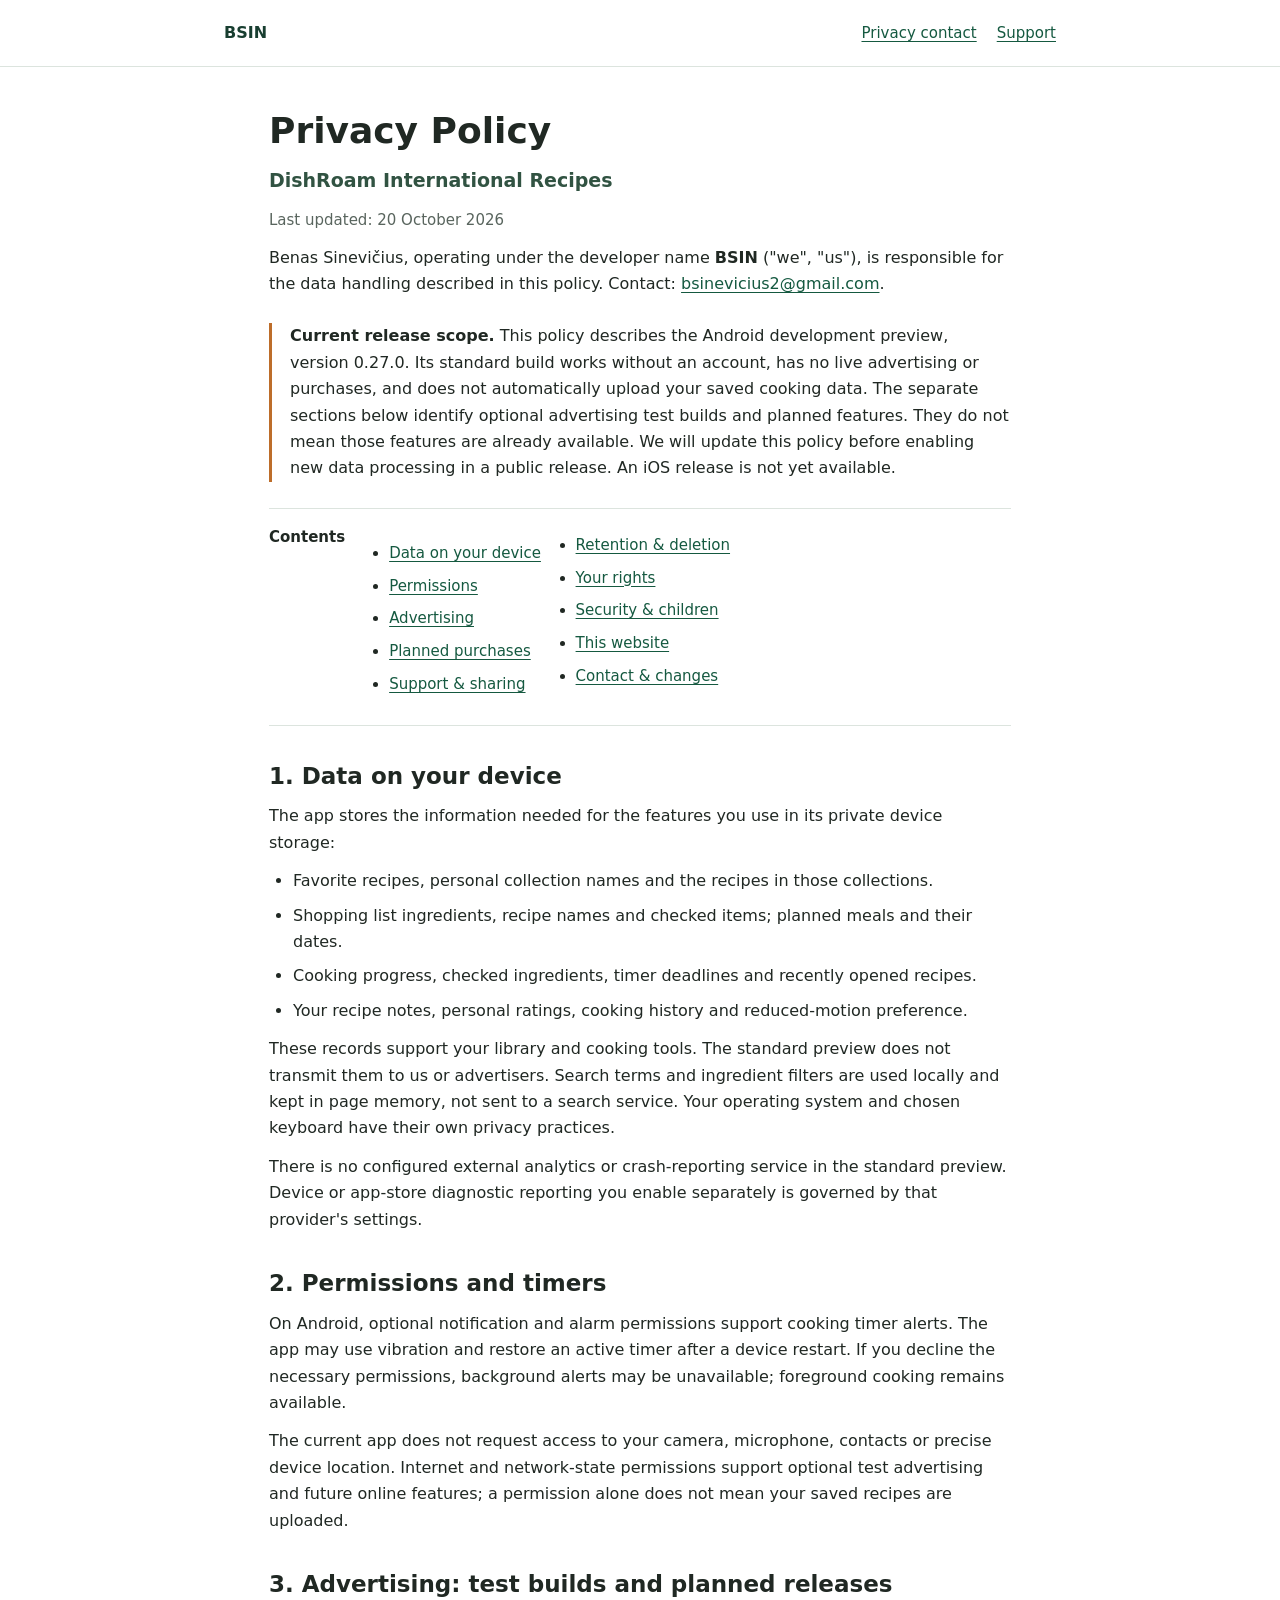
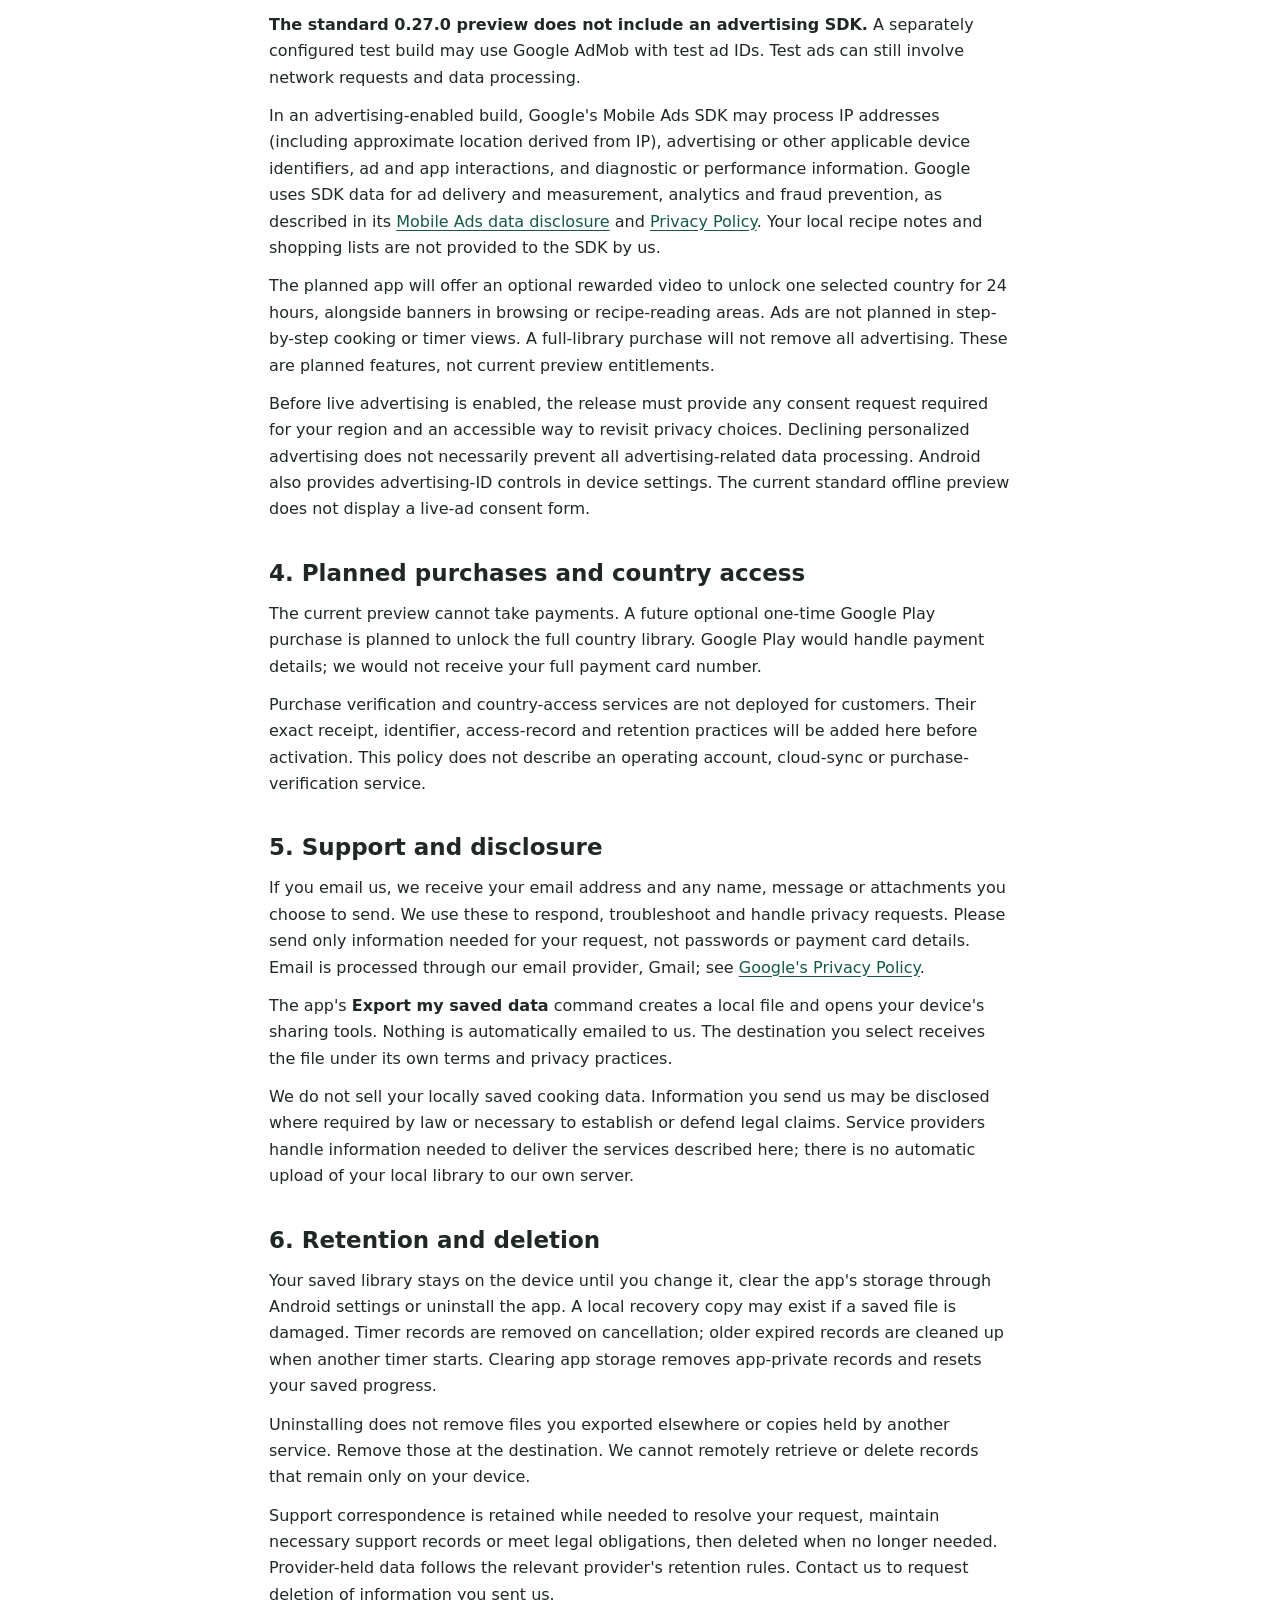
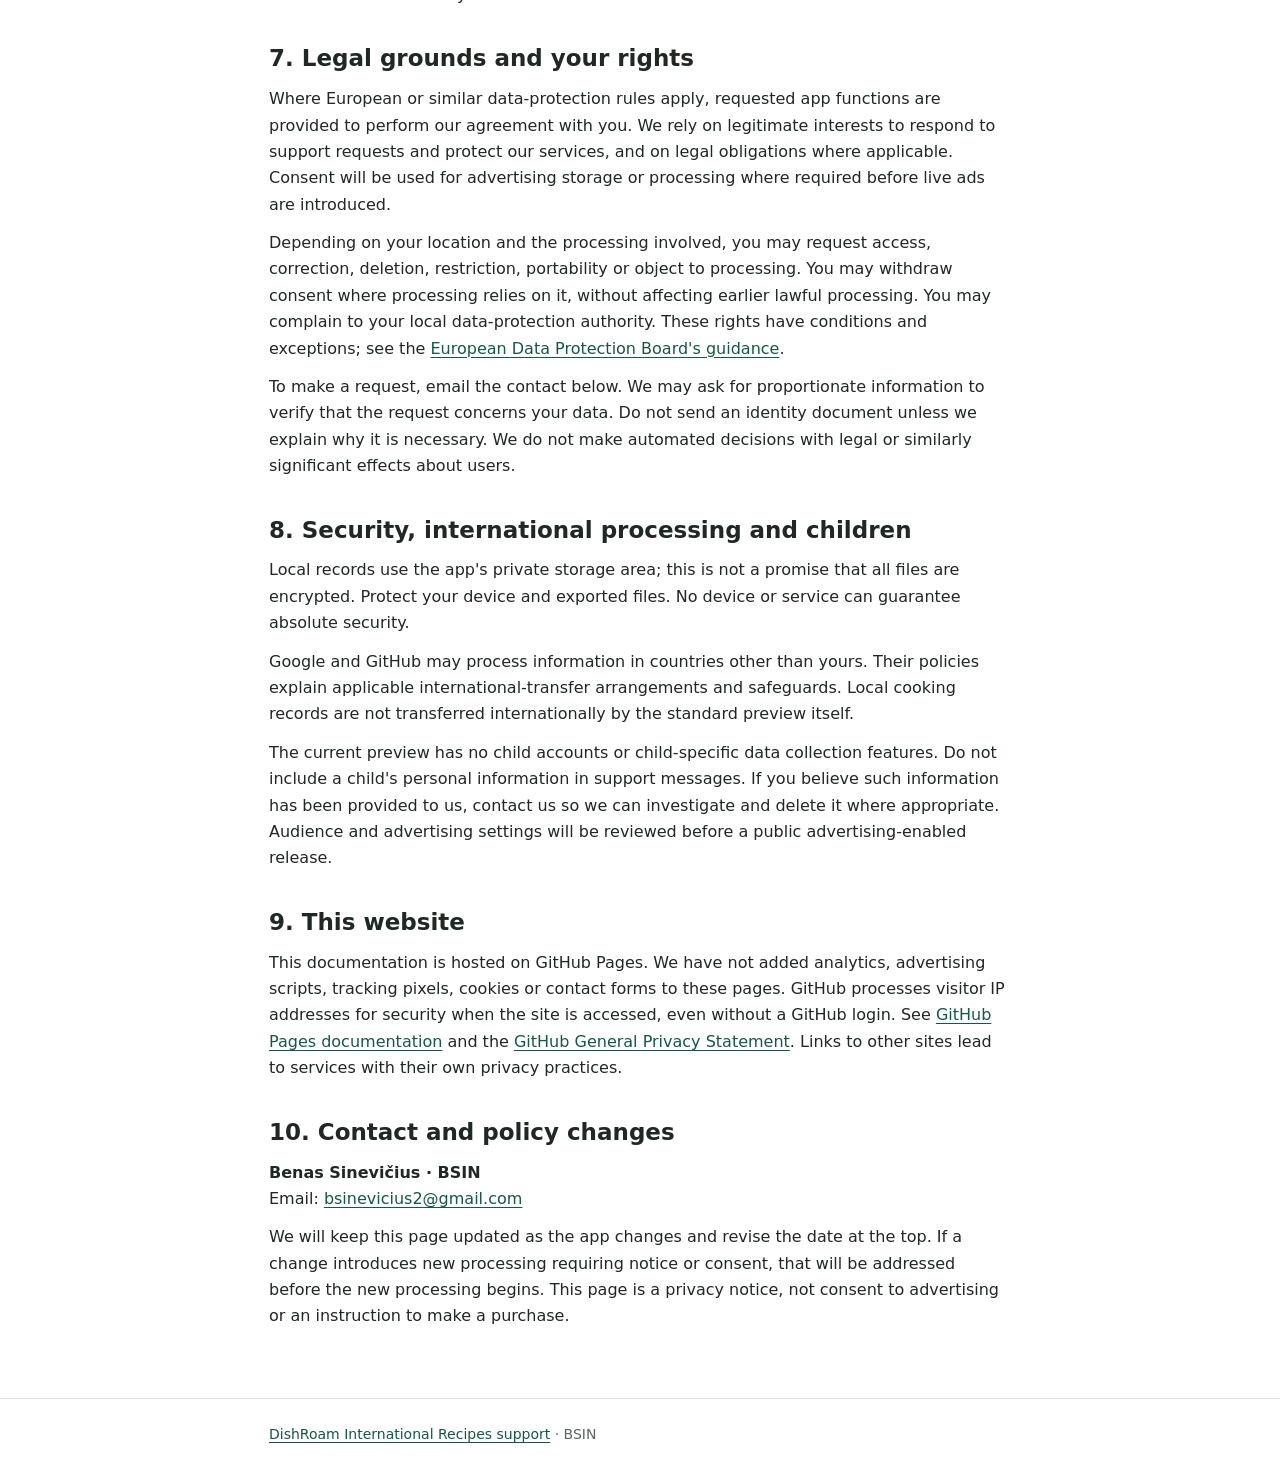
==== dishroam/privacy/index.html @ d255acec "Publish DishRoam preview privacy policy and support documentation" ====
<!doctype html>
<html lang="en">
<head>
  <meta charset="utf-8">
  <meta name="viewport" content="width=device-width, initial-scale=1">
  <meta name="description" content="Privacy policy for DishRoam International Recipes by BSIN: local storage, permissions, support, advertising and your choices.">
  <title>Privacy Policy | DishRoam International Recipes</title>
  <link rel="stylesheet" href="../../styles.css">
</head>
<body>
  <a class="skip" href="#main">Skip to content</a>
  <header><div class="header-inner"><a class="brand" href="../../">BSIN</a><nav aria-label="Main navigation"><a href="#contact">Privacy contact</a><a href="mailto:bsinevicius2@gmail.com">Support</a></nav></div></header>
  <main id="main">
    <h1>Privacy Policy</h1>
    <p class="product">DishRoam International Recipes</p>
    <p class="meta">Last updated: <time datetime="2026-10-20">20 October 2026</time></p>
    <p>Benas Sinevi&#269;ius, operating under the developer name <strong>BSIN</strong> ("we", "us"), is responsible for the data handling described in this policy. Contact: <a href="mailto:bsinevicius2@gmail.com">bsinevicius2@gmail.com</a>.</p>
    <div class="notice"><strong>Current release scope.</strong> This policy describes the Android development preview, version 0.27.0. Its standard build works without an account, has no live advertising or purchases, and does not automatically upload your saved cooking data. The separate sections below identify optional advertising test builds and planned features. They do not mean those features are already available. We will update this policy before enabling new data processing in a public release. An iOS release is not yet available.</div>
    <nav class="contents" aria-label="Policy contents"><strong>Contents</strong><ul>
      <li><a href="#local">Data on your device</a></li><li><a href="#permissions">Permissions</a></li><li><a href="#advertising">Advertising</a></li><li><a href="#purchases">Planned purchases</a></li><li><a href="#support">Support &amp; sharing</a></li><li><a href="#retention">Retention &amp; deletion</a></li><li><a href="#rights">Your rights</a></li><li><a href="#security">Security &amp; children</a></li><li><a href="#website">This website</a></li><li><a href="#contact">Contact &amp; changes</a></li>
    </ul></nav>

    <h2 id="local">1. Data on your device</h2>
    <p>The app stores the information needed for the features you use in its private device storage:</p>
    <ul>
      <li>Favorite recipes, personal collection names and the recipes in those collections.</li>
      <li>Shopping list ingredients, recipe names and checked items; planned meals and their dates.</li>
      <li>Cooking progress, checked ingredients, timer deadlines and recently opened recipes.</li>
      <li>Your recipe notes, personal ratings, cooking history and reduced-motion preference.</li>
    </ul>
    <p>These records support your library and cooking tools. The standard preview does not transmit them to us or advertisers. Search terms and ingredient filters are used locally and kept in page memory, not sent to a search service. Your operating system and chosen keyboard have their own privacy practices.</p>
    <p>There is no configured external analytics or crash-reporting service in the standard preview. Device or app-store diagnostic reporting you enable separately is governed by that provider's settings.</p>

    <h2 id="permissions">2. Permissions and timers</h2>
    <p>On Android, optional notification and alarm permissions support cooking timer alerts. The app may use vibration and restore an active timer after a device restart. If you decline the necessary permissions, background alerts may be unavailable; foreground cooking remains available.</p>
    <p>The current app does not request access to your camera, microphone, contacts or precise device location. Internet and network-state permissions support optional test advertising and future online features; a permission alone does not mean your saved recipes are uploaded.</p>

    <h2 id="advertising">3. Advertising: test builds and planned releases</h2>
    <p><strong>The standard 0.27.0 preview does not include an advertising SDK.</strong> A separately configured test build may use Google AdMob with test ad IDs. Test ads can still involve network requests and data processing.</p>
    <p>In an advertising-enabled build, Google's Mobile Ads SDK may process IP addresses (including approximate location derived from IP), advertising or other applicable device identifiers, ad and app interactions, and diagnostic or performance information. Google uses SDK data for ad delivery and measurement, analytics and fraud prevention, as described in its <a href="https://developers.google.com/admob/android/privacy/play-data-disclosure">Mobile Ads data disclosure</a> and <a href="https://policies.google.com/privacy">Privacy Policy</a>. Your local recipe notes and shopping lists are not provided to the SDK by us.</p>
    <p>The planned app will offer an optional rewarded video to unlock one selected country for 24 hours, alongside banners in browsing or recipe-reading areas. Ads are not planned in step-by-step cooking or timer views. A full-library purchase will not remove all advertising. These are planned features, not current preview entitlements.</p>
    <p>Before live advertising is enabled, the release must provide any consent request required for your region and an accessible way to revisit privacy choices. Declining personalized advertising does not necessarily prevent all advertising-related data processing. Android also provides advertising-ID controls in device settings. The current standard offline preview does not display a live-ad consent form.</p>

    <h2 id="purchases">4. Planned purchases and country access</h2>
    <p>The current preview cannot take payments. A future optional one-time Google Play purchase is planned to unlock the full country library. Google Play would handle payment details; we would not receive your full payment card number.</p>
    <p>Purchase verification and country-access services are not deployed for customers. Their exact receipt, identifier, access-record and retention practices will be added here before activation. This policy does not describe an operating account, cloud-sync or purchase-verification service.</p>

    <h2 id="support">5. Support and disclosure</h2>
    <p>If you email us, we receive your email address and any name, message or attachments you choose to send. We use these to respond, troubleshoot and handle privacy requests. Please send only information needed for your request, not passwords or payment card details. Email is processed through our email provider, Gmail; see <a href="https://policies.google.com/privacy">Google's Privacy Policy</a>.</p>
    <p>The app's <strong>Export my saved data</strong> command creates a local file and opens your device's sharing tools. Nothing is automatically emailed to us. The destination you select receives the file under its own terms and privacy practices.</p>
    <p>We do not sell your locally saved cooking data. Information you send us may be disclosed where required by law or necessary to establish or defend legal claims. Service providers handle information needed to deliver the services described here; there is no automatic upload of your local library to our own server.</p>

    <h2 id="retention">6. Retention and deletion</h2>
    <p>Your saved library stays on the device until you change it, clear the app's storage through Android settings or uninstall the app. A local recovery copy may exist if a saved file is damaged. Timer records are removed on cancellation; older expired records are cleaned up when another timer starts. Clearing app storage removes app-private records and resets your saved progress.</p>
    <p>Uninstalling does not remove files you exported elsewhere or copies held by another service. Remove those at the destination. We cannot remotely retrieve or delete records that remain only on your device.</p>
    <p>Support correspondence is retained while needed to resolve your request, maintain necessary support records or meet legal obligations, then deleted when no longer needed. Provider-held data follows the relevant provider's retention rules. Contact us to request deletion of information you sent us.</p>

    <h2 id="rights">7. Legal grounds and your rights</h2>
    <p>Where European or similar data-protection rules apply, requested app functions are provided to perform our agreement with you. We rely on legitimate interests to respond to support requests and protect our services, and on legal obligations where applicable. Consent will be used for advertising storage or processing where required before live ads are introduced.</p>
    <p>Depending on your location and the processing involved, you may request access, correction, deletion, restriction, portability or object to processing. You may withdraw consent where processing relies on it, without affecting earlier lawful processing. You may complain to your local data-protection authority. These rights have conditions and exceptions; see the <a href="https://www.edpb.europa.eu/guidelines-on-your-rights_en">European Data Protection Board's guidance</a>.</p>
    <p>To make a request, email the contact below. We may ask for proportionate information to verify that the request concerns your data. Do not send an identity document unless we explain why it is necessary. We do not make automated decisions with legal or similarly significant effects about users.</p>

    <h2 id="security">8. Security, international processing and children</h2>
    <p>Local records use the app's private storage area; this is not a promise that all files are encrypted. Protect your device and exported files. No device or service can guarantee absolute security.</p>
    <p>Google and GitHub may process information in countries other than yours. Their policies explain applicable international-transfer arrangements and safeguards. Local cooking records are not transferred internationally by the standard preview itself.</p>
    <p>The current preview has no child accounts or child-specific data collection features. Do not include a child's personal information in support messages. If you believe such information has been provided to us, contact us so we can investigate and delete it where appropriate. Audience and advertising settings will be reviewed before a public advertising-enabled release.</p>

    <h2 id="website">9. This website</h2>
    <p>This documentation is hosted on GitHub Pages. We have not added analytics, advertising scripts, tracking pixels, cookies or contact forms to these pages. GitHub processes visitor IP addresses for security when the site is accessed, even without a GitHub login. See <a href="https://docs.github.com/en/pages/getting-started-with-github-pages/what-is-github-pages">GitHub Pages documentation</a> and the <a href="https://docs.github.com/en/site-policy/privacy-policies/github-general-privacy-statement">GitHub General Privacy Statement</a>. Links to other sites lead to services with their own privacy practices.</p>

    <h2 id="contact">10. Contact and policy changes</h2>
    <p><strong>Benas Sinevi&#269;ius &middot; BSIN</strong><br>Email: <a href="mailto:bsinevicius2@gmail.com">bsinevicius2@gmail.com</a></p>
    <p>We will keep this page updated as the app changes and revise the date at the top. If a change introduces new processing requiring notice or consent, that will be addressed before the new processing begins. This page is a privacy notice, not consent to advertising or an instruction to make a purchase.</p>
  </main>
  <footer><div class="footer-inner"><a href="../../">DishRoam International Recipes support</a> &middot; BSIN</div></footer>
</body>
</html>
---- styles.css ----
:root { color-scheme: light; font-family: system-ui, -apple-system, BlinkMacSystemFont, "Segoe UI", sans-serif; color: #202823; background: #fff; line-height: 1.65; }
* { box-sizing: border-box; }
body { margin: 0; }
a { color: #155940; text-underline-offset: .18em; overflow-wrap: anywhere; }
a:hover { color: #9b372b; }
a:focus-visible { outline: 3px solid #d68e37; outline-offset: 4px; }
.skip { position: absolute; left: 16px; top: -80px; padding: 8px; background: #fff; }
.skip:focus { top: 8px; }
header { border-bottom: 1px solid #dce4de; }
.header-inner { max-width: 880px; margin: auto; padding: 20px 24px; display: flex; flex-wrap: wrap; gap: 12px 32px; align-items: center; justify-content: space-between; }
.brand { font-weight: 750; text-decoration: none; color: #183e30; }
nav { display: flex; flex-wrap: wrap; gap: 20px; font-size: 15px; }
main { max-width: 790px; margin: 0 auto; padding: 42px 24px 56px; }
h1 { font-size: 36px; line-height: 1.2; margin: 0 0 12px; }
h2 { font-size: 23px; line-height: 1.3; margin: 36px 0 12px; scroll-margin-top: 24px; }
h3 { font-size: 18px; margin: 22px 0 8px; }
p, ul { margin: 12px 0; }
li { margin: 8px 0; }
ul { padding-left: 24px; }
.product { font-size: 19px; color: #315342; font-weight: 650; margin: 0; }
.meta { color: #59655e; font-size: 15px; }
.notice { border-left: 3px solid #bd6d2a; padding-left: 18px; margin: 26px 0; }
.contents { border-block: 1px solid #dce4de; padding-block: 16px; margin-block: 26px; }
.contents ul { columns: 2; column-gap: 32px; margin: 8px 0; }
.contents li { break-inside: avoid; }
footer { border-top: 1px solid #dce4de; padding: 24px; color: #59655e; font-size: 14px; }
.footer-inner { max-width: 742px; margin: auto; }
@media (max-width: 520px) { h1 { font-size: 30px; } main { padding-top: 28px; } .contents ul { columns: 1; } .header-inner { gap: 10px; } }
@media print { header, .skip, .contents, footer { display: none; } main { max-width: none; padding: 0; } a { color: inherit; } h2 { break-after: avoid; } }
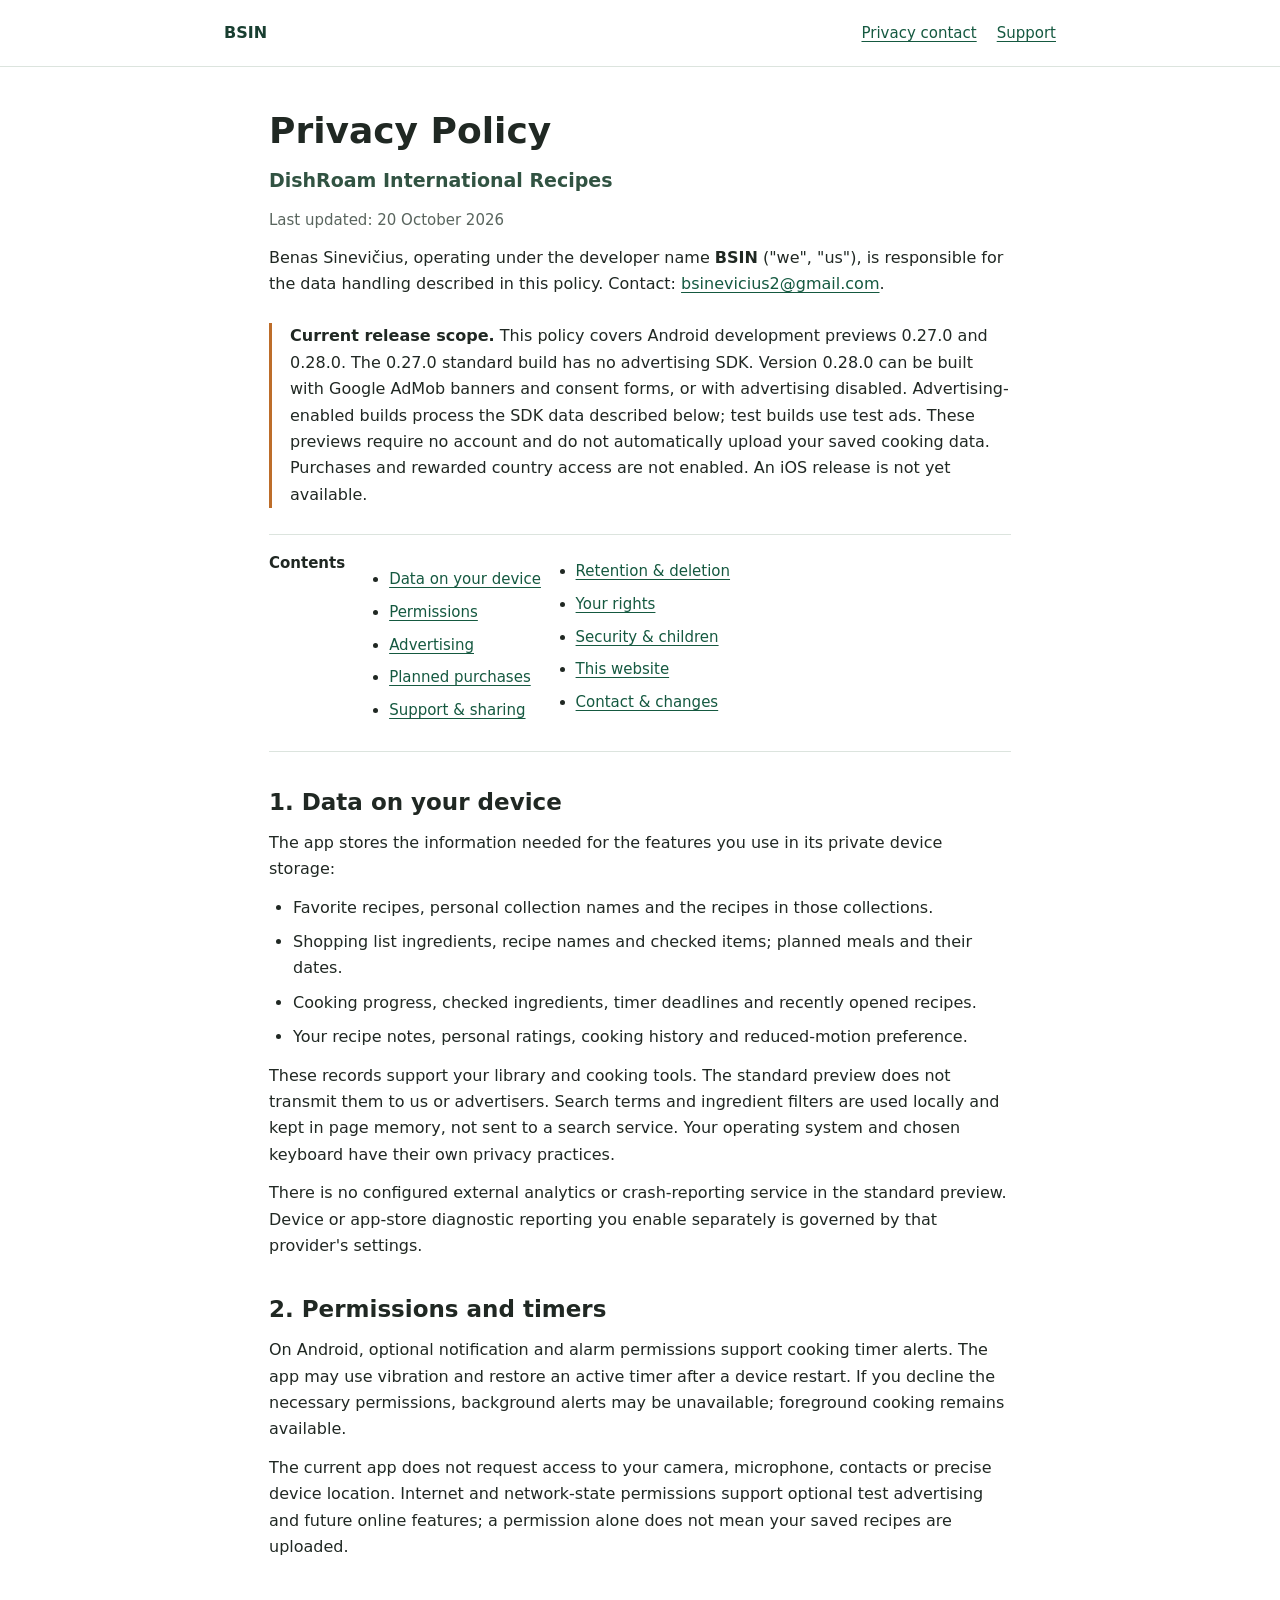
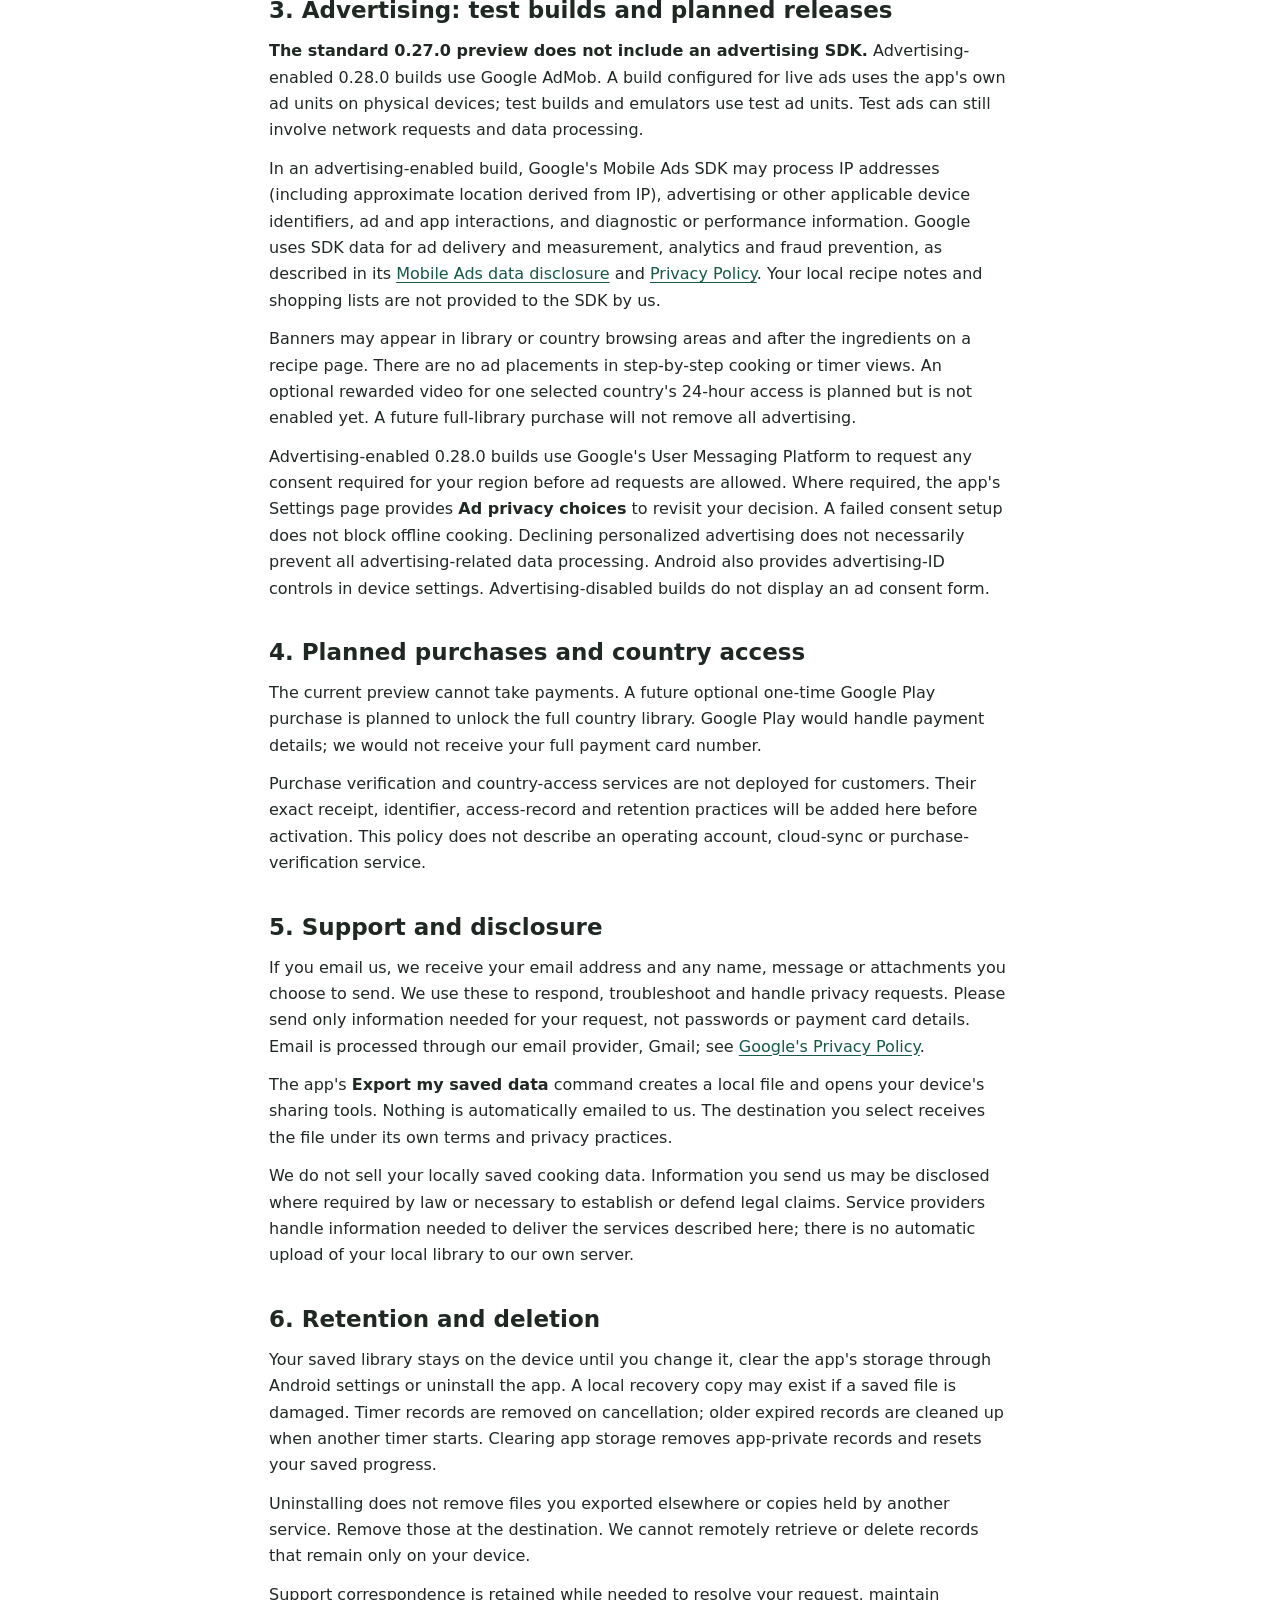
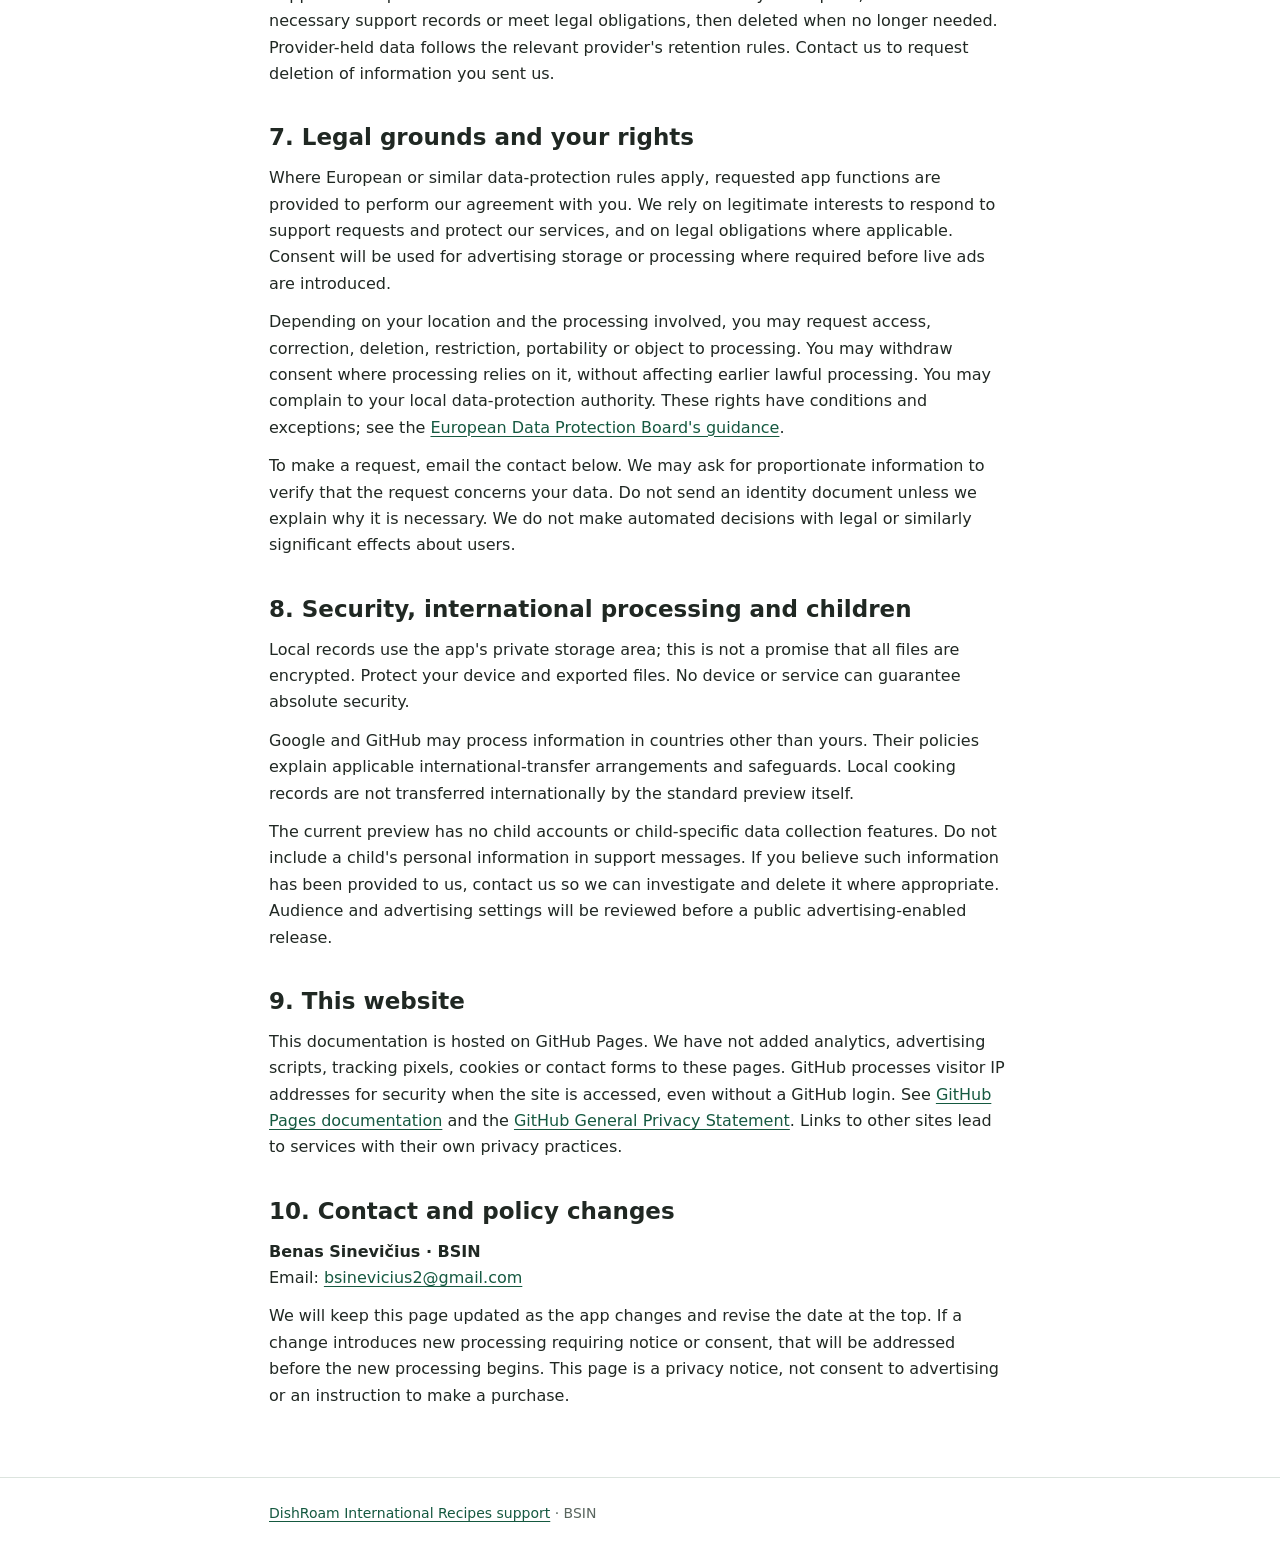
==== commit 07527f30: "Disclose Android 0.28 banner advertising and privacy controls" ====
--- a/dishroam/privacy/index.html
+++ b/dishroam/privacy/index.html
@@ -15,7 +15,7 @@
     <p class="product">DishRoam International Recipes</p>
     <p class="meta">Last updated: <time datetime="2026-10-20">20 October 2026</time></p>
     <p>Benas Sinevi&#269;ius, operating under the developer name <strong>BSIN</strong> ("we", "us"), is responsible for the data handling described in this policy. Contact: <a href="mailto:bsinevicius2@gmail.com">bsinevicius2@gmail.com</a>.</p>
-    <div class="notice"><strong>Current release scope.</strong> This policy describes the Android development preview, version 0.27.0. Its standard build works without an account, has no live advertising or purchases, and does not automatically upload your saved cooking data. The separate sections below identify optional advertising test builds and planned features. They do not mean those features are already available. We will update this policy before enabling new data processing in a public release. An iOS release is not yet available.</div>
+    <div class="notice"><strong>Current release scope.</strong> This policy covers Android development previews 0.27.0 and 0.28.0. The 0.27.0 standard build has no advertising SDK. Version 0.28.0 can be built with Google AdMob banners and consent forms, or with advertising disabled. Advertising-enabled builds process the SDK data described below; test builds use test ads. These previews require no account and do not automatically upload your saved cooking data. Purchases and rewarded country access are not enabled. An iOS release is not yet available.</div>
     <nav class="contents" aria-label="Policy contents"><strong>Contents</strong><ul>
       <li><a href="#local">Data on your device</a></li><li><a href="#permissions">Permissions</a></li><li><a href="#advertising">Advertising</a></li><li><a href="#purchases">Planned purchases</a></li><li><a href="#support">Support &amp; sharing</a></li><li><a href="#retention">Retention &amp; deletion</a></li><li><a href="#rights">Your rights</a></li><li><a href="#security">Security &amp; children</a></li><li><a href="#website">This website</a></li><li><a href="#contact">Contact &amp; changes</a></li>
     </ul></nav>
@@ -36,10 +36,10 @@
     <p>The current app does not request access to your camera, microphone, contacts or precise device location. Internet and network-state permissions support optional test advertising and future online features; a permission alone does not mean your saved recipes are uploaded.</p>
 
     <h2 id="advertising">3. Advertising: test builds and planned releases</h2>
-    <p><strong>The standard 0.27.0 preview does not include an advertising SDK.</strong> A separately configured test build may use Google AdMob with test ad IDs. Test ads can still involve network requests and data processing.</p>
+    <p><strong>The standard 0.27.0 preview does not include an advertising SDK.</strong> Advertising-enabled 0.28.0 builds use Google AdMob. A build configured for live ads uses the app's own ad units on physical devices; test builds and emulators use test ad units. Test ads can still involve network requests and data processing.</p>
     <p>In an advertising-enabled build, Google's Mobile Ads SDK may process IP addresses (including approximate location derived from IP), advertising or other applicable device identifiers, ad and app interactions, and diagnostic or performance information. Google uses SDK data for ad delivery and measurement, analytics and fraud prevention, as described in its <a href="https://developers.google.com/admob/android/privacy/play-data-disclosure">Mobile Ads data disclosure</a> and <a href="https://policies.google.com/privacy">Privacy Policy</a>. Your local recipe notes and shopping lists are not provided to the SDK by us.</p>
-    <p>The planned app will offer an optional rewarded video to unlock one selected country for 24 hours, alongside banners in browsing or recipe-reading areas. Ads are not planned in step-by-step cooking or timer views. A full-library purchase will not remove all advertising. These are planned features, not current preview entitlements.</p>
-    <p>Before live advertising is enabled, the release must provide any consent request required for your region and an accessible way to revisit privacy choices. Declining personalized advertising does not necessarily prevent all advertising-related data processing. Android also provides advertising-ID controls in device settings. The current standard offline preview does not display a live-ad consent form.</p>
+    <p>Banners may appear in library or country browsing areas and after the ingredients on a recipe page. There are no ad placements in step-by-step cooking or timer views. An optional rewarded video for one selected country's 24-hour access is planned but is not enabled yet. A future full-library purchase will not remove all advertising.</p>
+    <p>Advertising-enabled 0.28.0 builds use Google's User Messaging Platform to request any consent required for your region before ad requests are allowed. Where required, the app's Settings page provides <strong>Ad privacy choices</strong> to revisit your decision. A failed consent setup does not block offline cooking. Declining personalized advertising does not necessarily prevent all advertising-related data processing. Android also provides advertising-ID controls in device settings. Advertising-disabled builds do not display an ad consent form.</p>
 
     <h2 id="purchases">4. Planned purchases and country access</h2>
     <p>The current preview cannot take payments. A future optional one-time Google Play purchase is planned to unlock the full country library. Google Play would handle payment details; we would not receive your full payment card number.</p>
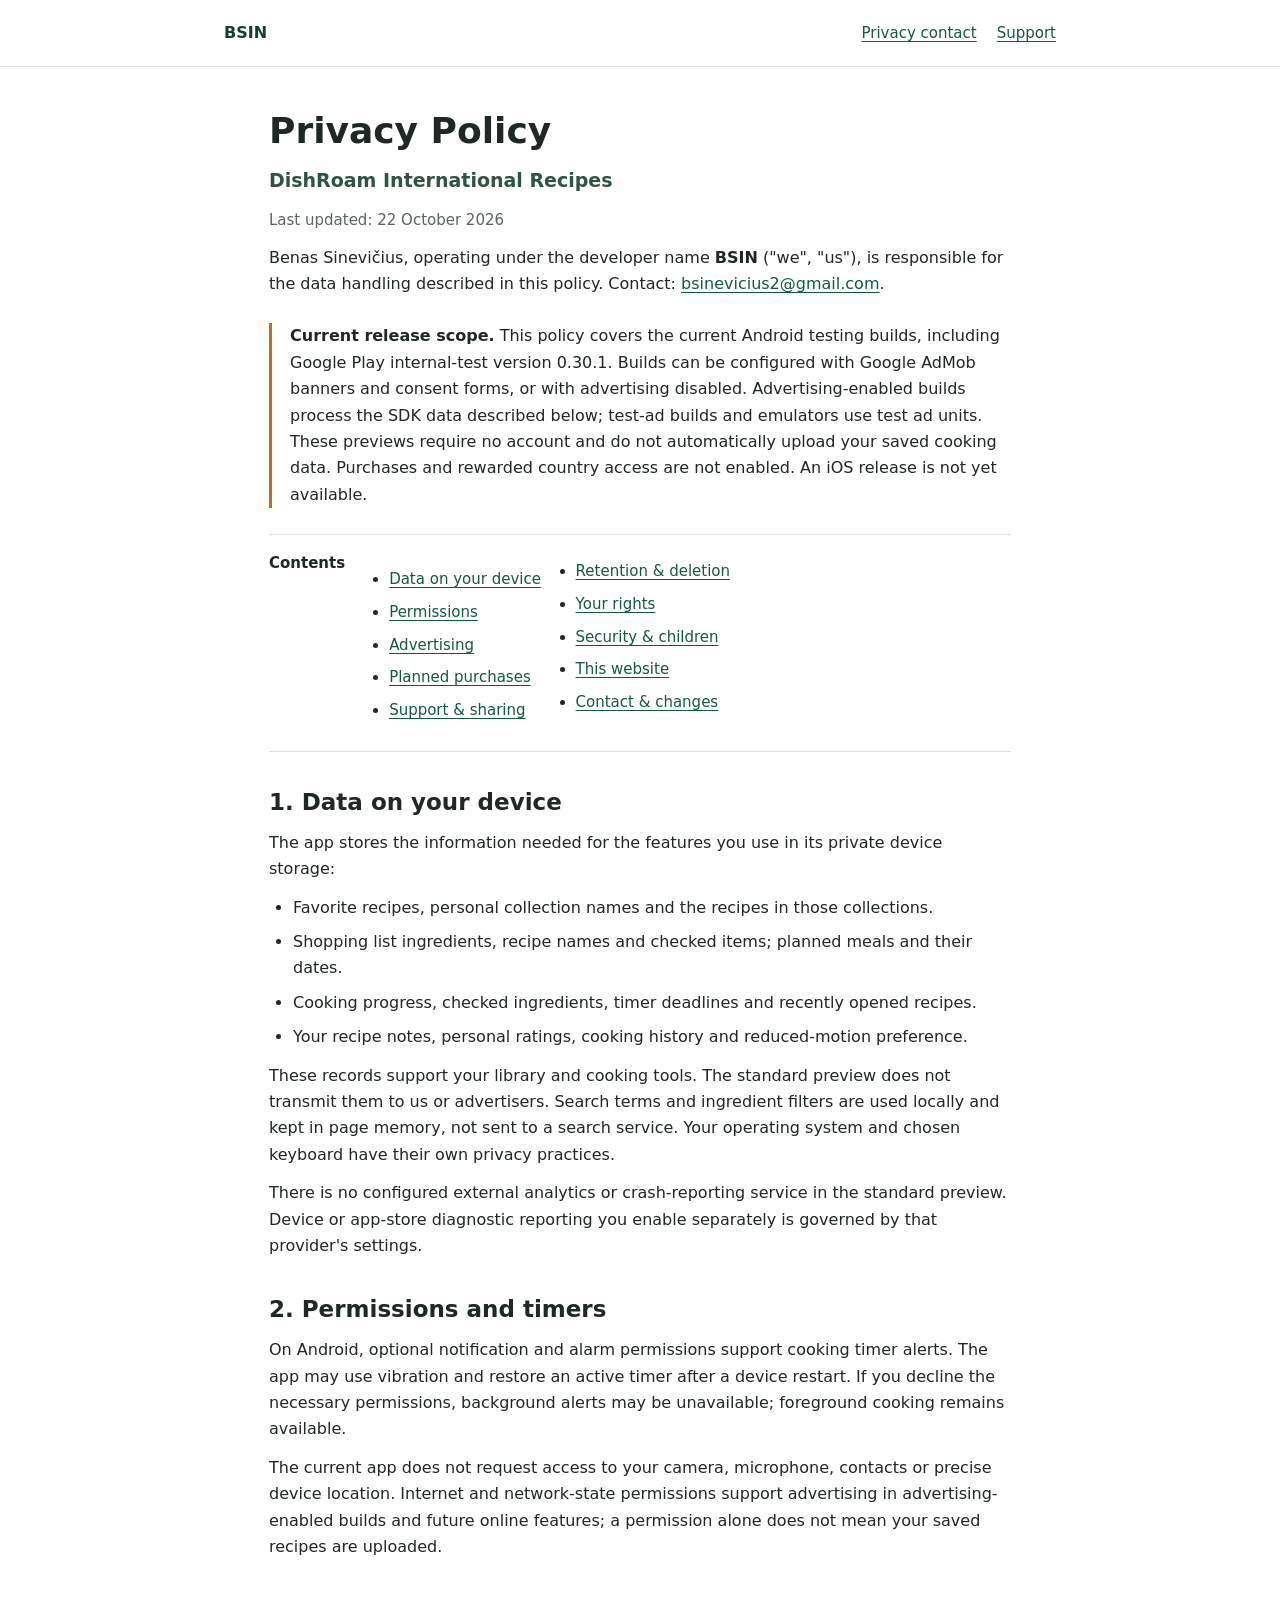
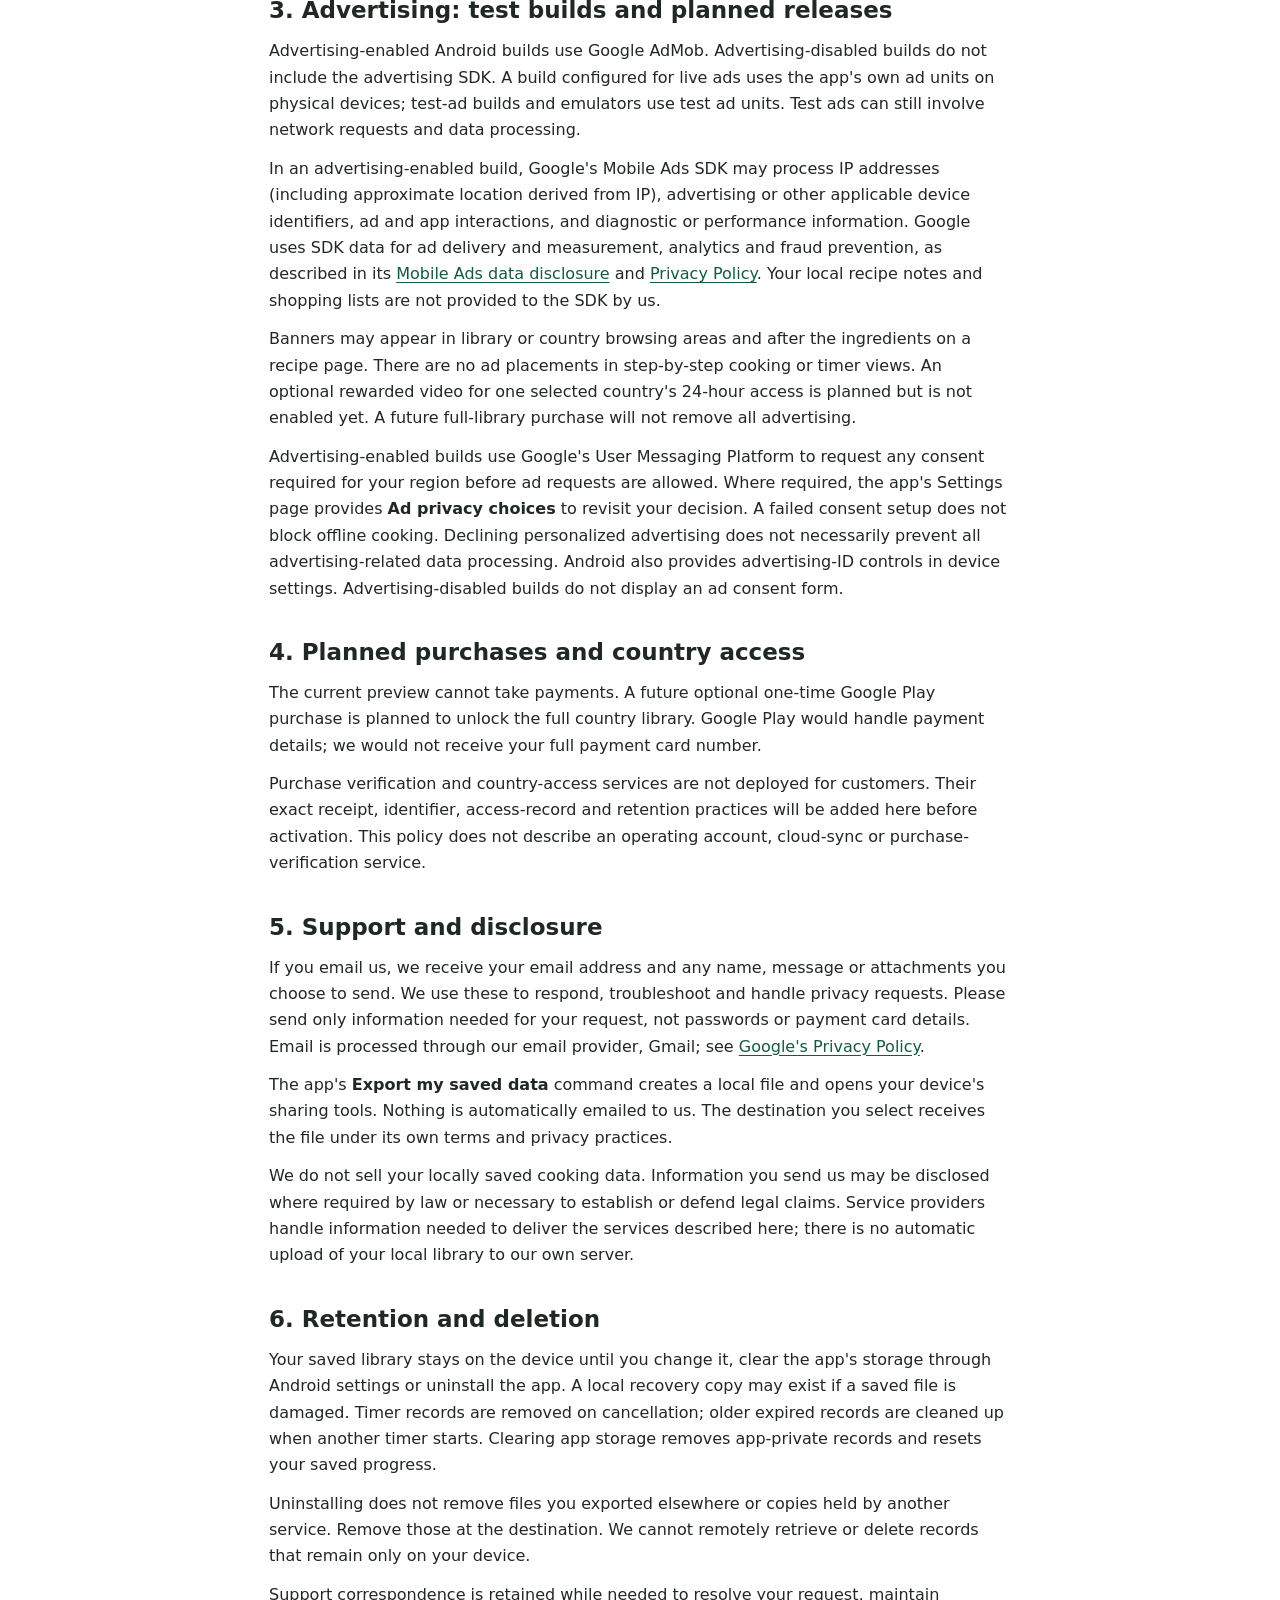
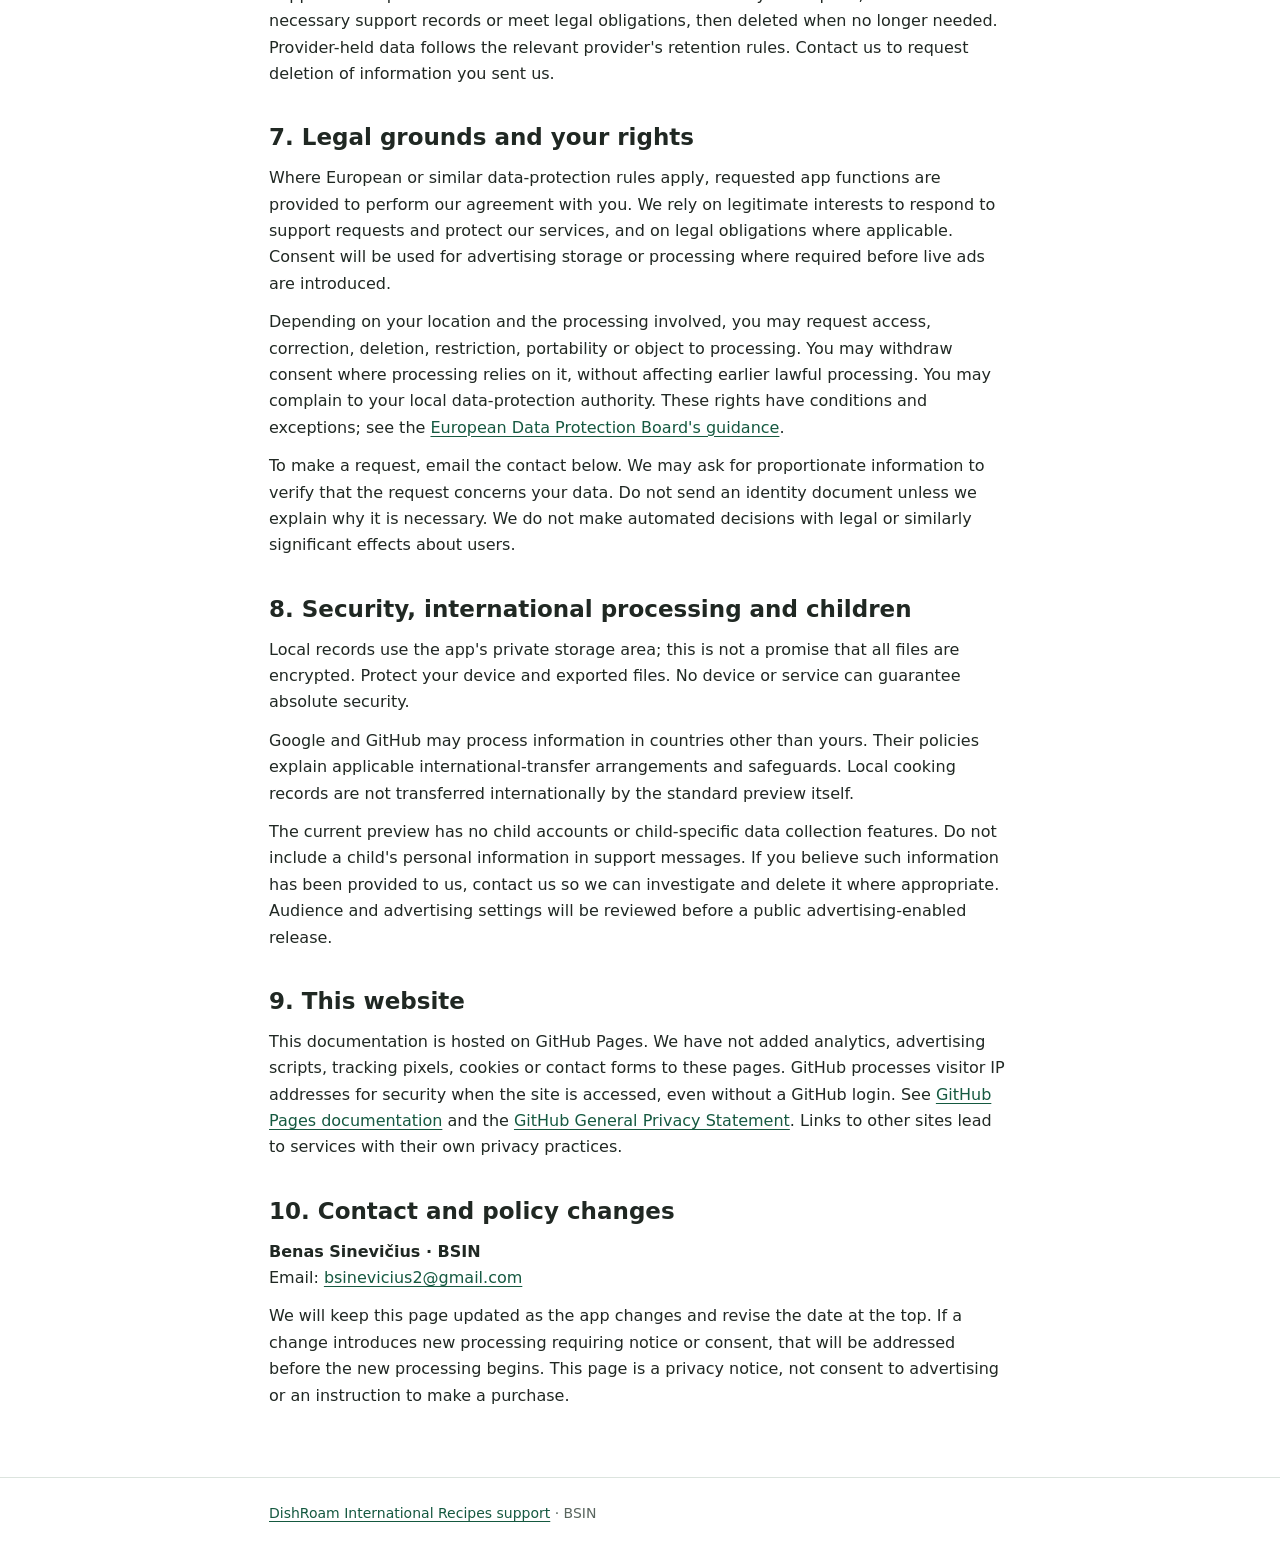
==== commit 59ef3ec2: "Update DishRoam privacy notice for current Android testing builds" ====
--- a/dishroam/privacy/index.html
+++ b/dishroam/privacy/index.html
@@ -13,9 +13,9 @@
   <main id="main">
     <h1>Privacy Policy</h1>
     <p class="product">DishRoam International Recipes</p>
-    <p class="meta">Last updated: <time datetime="2026-10-20">20 October 2026</time></p>
+    <p class="meta">Last updated: <time datetime="2026-10-22">22 October 2026</time></p>
     <p>Benas Sinevi&#269;ius, operating under the developer name <strong>BSIN</strong> ("we", "us"), is responsible for the data handling described in this policy. Contact: <a href="mailto:bsinevicius2@gmail.com">bsinevicius2@gmail.com</a>.</p>
-    <div class="notice"><strong>Current release scope.</strong> This policy covers Android development previews 0.27.0 and 0.28.0. The 0.27.0 standard build has no advertising SDK. Version 0.28.0 can be built with Google AdMob banners and consent forms, or with advertising disabled. Advertising-enabled builds process the SDK data described below; test builds use test ads. These previews require no account and do not automatically upload your saved cooking data. Purchases and rewarded country access are not enabled. An iOS release is not yet available.</div>
+    <div class="notice"><strong>Current release scope.</strong> This policy covers the current Android testing builds, including Google Play internal-test version 0.30.1. Builds can be configured with Google AdMob banners and consent forms, or with advertising disabled. Advertising-enabled builds process the SDK data described below; test-ad builds and emulators use test ad units. These previews require no account and do not automatically upload your saved cooking data. Purchases and rewarded country access are not enabled. An iOS release is not yet available.</div>
     <nav class="contents" aria-label="Policy contents"><strong>Contents</strong><ul>
       <li><a href="#local">Data on your device</a></li><li><a href="#permissions">Permissions</a></li><li><a href="#advertising">Advertising</a></li><li><a href="#purchases">Planned purchases</a></li><li><a href="#support">Support &amp; sharing</a></li><li><a href="#retention">Retention &amp; deletion</a></li><li><a href="#rights">Your rights</a></li><li><a href="#security">Security &amp; children</a></li><li><a href="#website">This website</a></li><li><a href="#contact">Contact &amp; changes</a></li>
     </ul></nav>
@@ -33,13 +33,13 @@
 
     <h2 id="permissions">2. Permissions and timers</h2>
     <p>On Android, optional notification and alarm permissions support cooking timer alerts. The app may use vibration and restore an active timer after a device restart. If you decline the necessary permissions, background alerts may be unavailable; foreground cooking remains available.</p>
-    <p>The current app does not request access to your camera, microphone, contacts or precise device location. Internet and network-state permissions support optional test advertising and future online features; a permission alone does not mean your saved recipes are uploaded.</p>
+    <p>The current app does not request access to your camera, microphone, contacts or precise device location. Internet and network-state permissions support advertising in advertising-enabled builds and future online features; a permission alone does not mean your saved recipes are uploaded.</p>
 
     <h2 id="advertising">3. Advertising: test builds and planned releases</h2>
-    <p><strong>The standard 0.27.0 preview does not include an advertising SDK.</strong> Advertising-enabled 0.28.0 builds use Google AdMob. A build configured for live ads uses the app's own ad units on physical devices; test builds and emulators use test ad units. Test ads can still involve network requests and data processing.</p>
+    <p>Advertising-enabled Android builds use Google AdMob. Advertising-disabled builds do not include the advertising SDK. A build configured for live ads uses the app's own ad units on physical devices; test-ad builds and emulators use test ad units. Test ads can still involve network requests and data processing.</p>
     <p>In an advertising-enabled build, Google's Mobile Ads SDK may process IP addresses (including approximate location derived from IP), advertising or other applicable device identifiers, ad and app interactions, and diagnostic or performance information. Google uses SDK data for ad delivery and measurement, analytics and fraud prevention, as described in its <a href="https://developers.google.com/admob/android/privacy/play-data-disclosure">Mobile Ads data disclosure</a> and <a href="https://policies.google.com/privacy">Privacy Policy</a>. Your local recipe notes and shopping lists are not provided to the SDK by us.</p>
     <p>Banners may appear in library or country browsing areas and after the ingredients on a recipe page. There are no ad placements in step-by-step cooking or timer views. An optional rewarded video for one selected country's 24-hour access is planned but is not enabled yet. A future full-library purchase will not remove all advertising.</p>
-    <p>Advertising-enabled 0.28.0 builds use Google's User Messaging Platform to request any consent required for your region before ad requests are allowed. Where required, the app's Settings page provides <strong>Ad privacy choices</strong> to revisit your decision. A failed consent setup does not block offline cooking. Declining personalized advertising does not necessarily prevent all advertising-related data processing. Android also provides advertising-ID controls in device settings. Advertising-disabled builds do not display an ad consent form.</p>
+    <p>Advertising-enabled builds use Google's User Messaging Platform to request any consent required for your region before ad requests are allowed. Where required, the app's Settings page provides <strong>Ad privacy choices</strong> to revisit your decision. A failed consent setup does not block offline cooking. Declining personalized advertising does not necessarily prevent all advertising-related data processing. Android also provides advertising-ID controls in device settings. Advertising-disabled builds do not display an ad consent form.</p>
 
     <h2 id="purchases">4. Planned purchases and country access</h2>
     <p>The current preview cannot take payments. A future optional one-time Google Play purchase is planned to unlock the full country library. Google Play would handle payment details; we would not receive your full payment card number.</p>
@@ -74,4 +74,4 @@
   </main>
   <footer><div class="footer-inner"><a href="../../">DishRoam International Recipes support</a> &middot; BSIN</div></footer>
 </body>
-</html>
+</html>
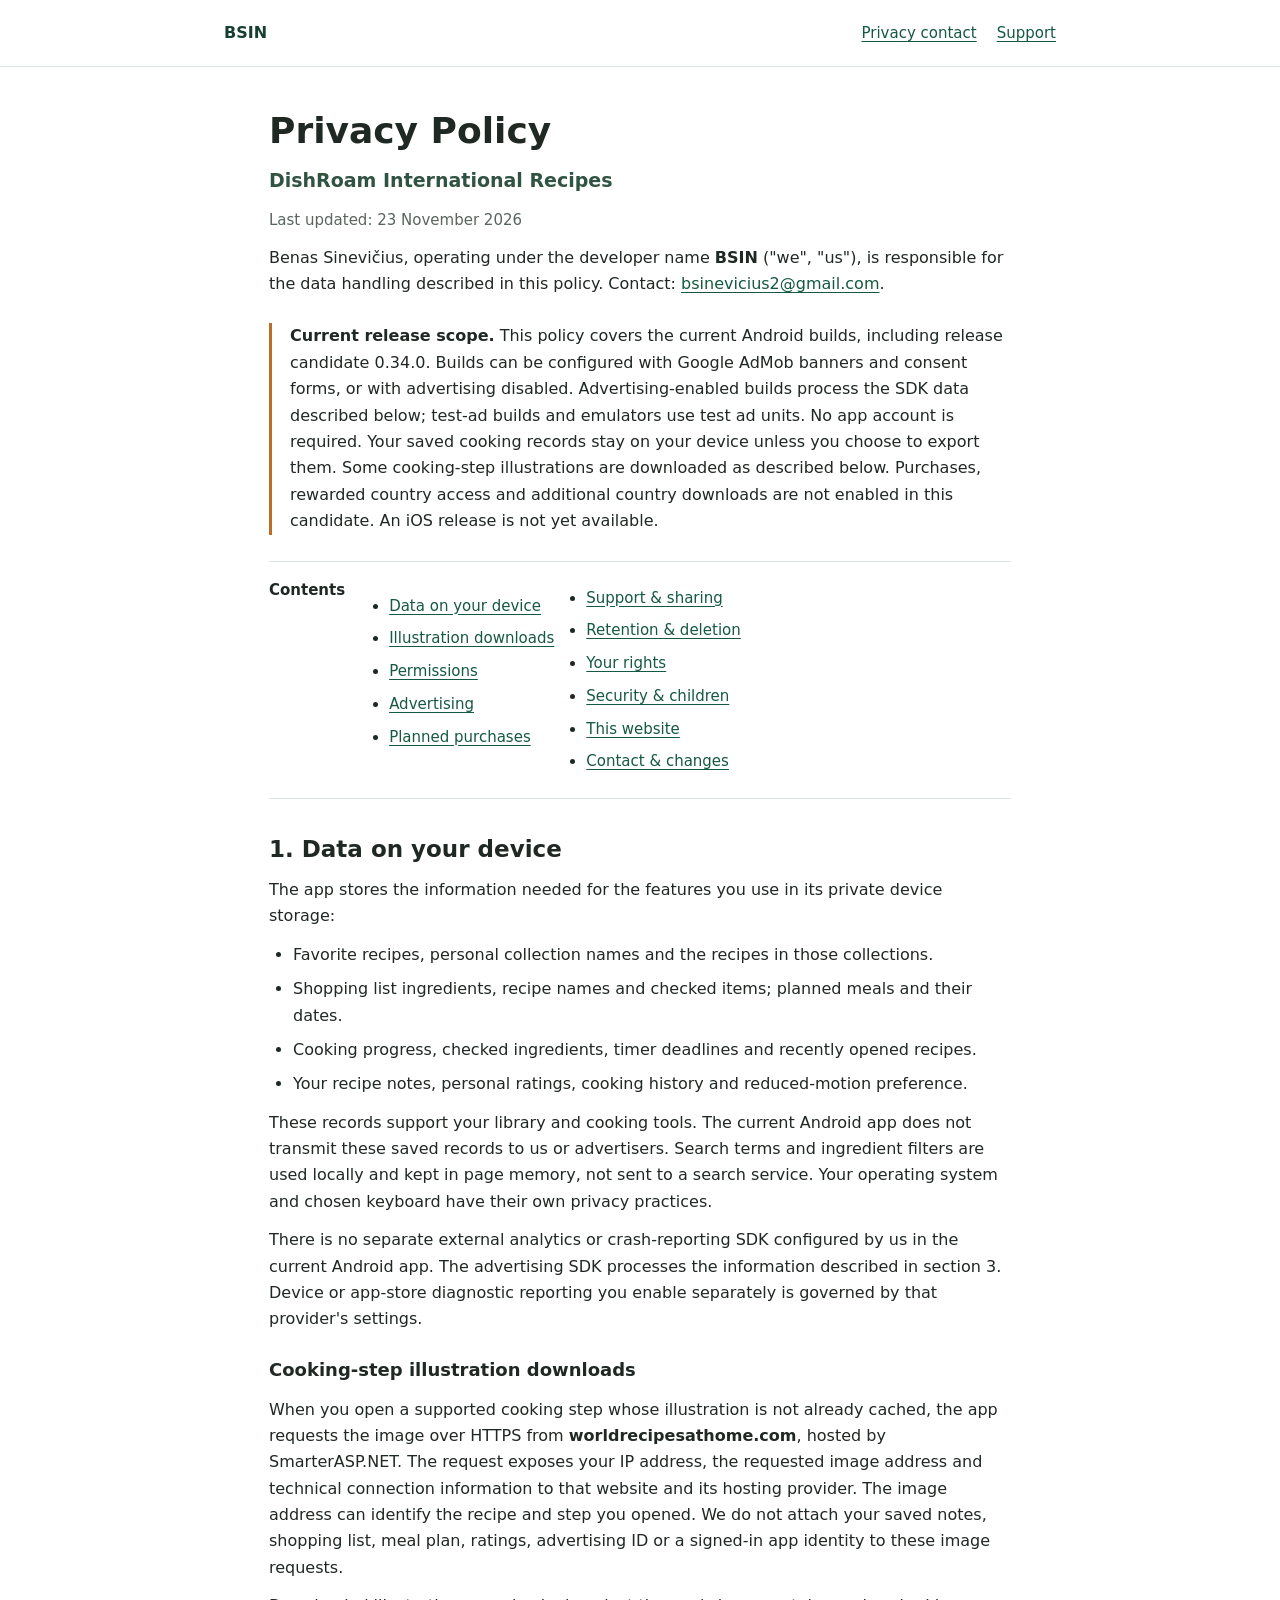
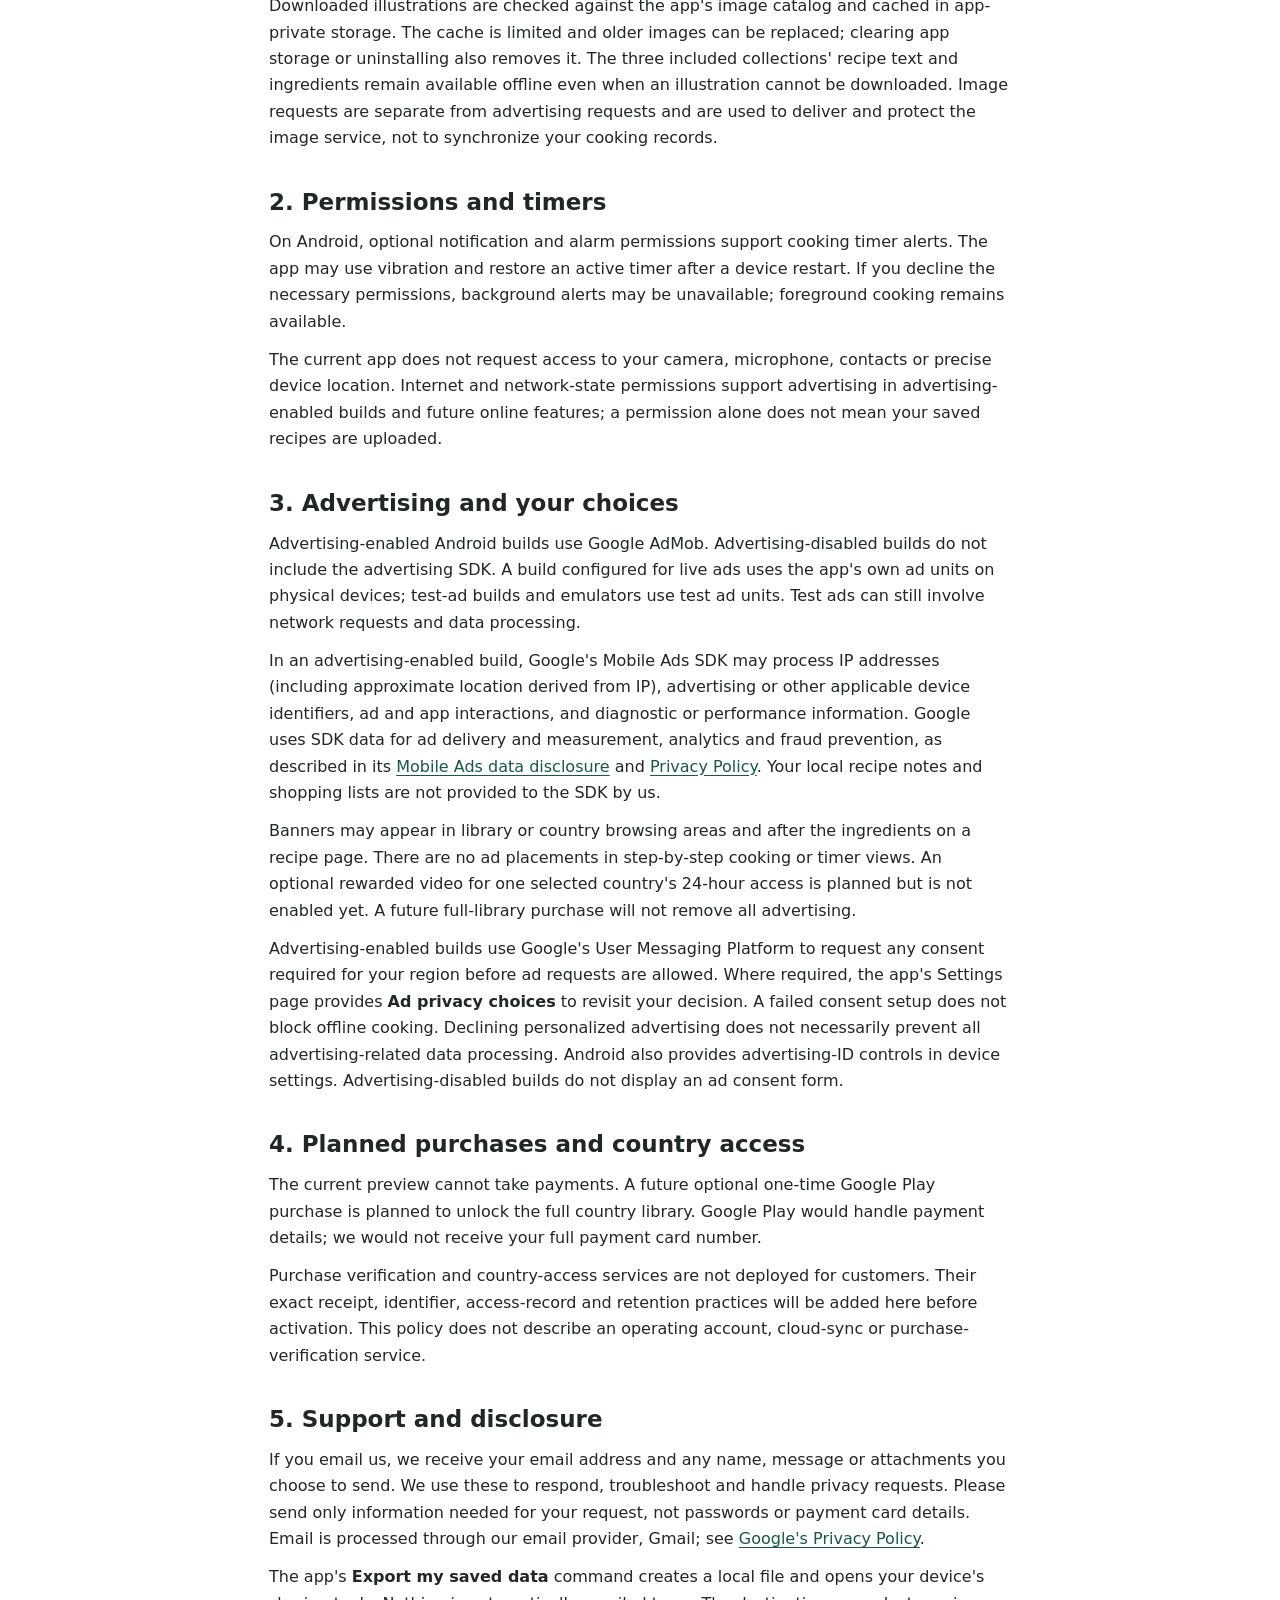
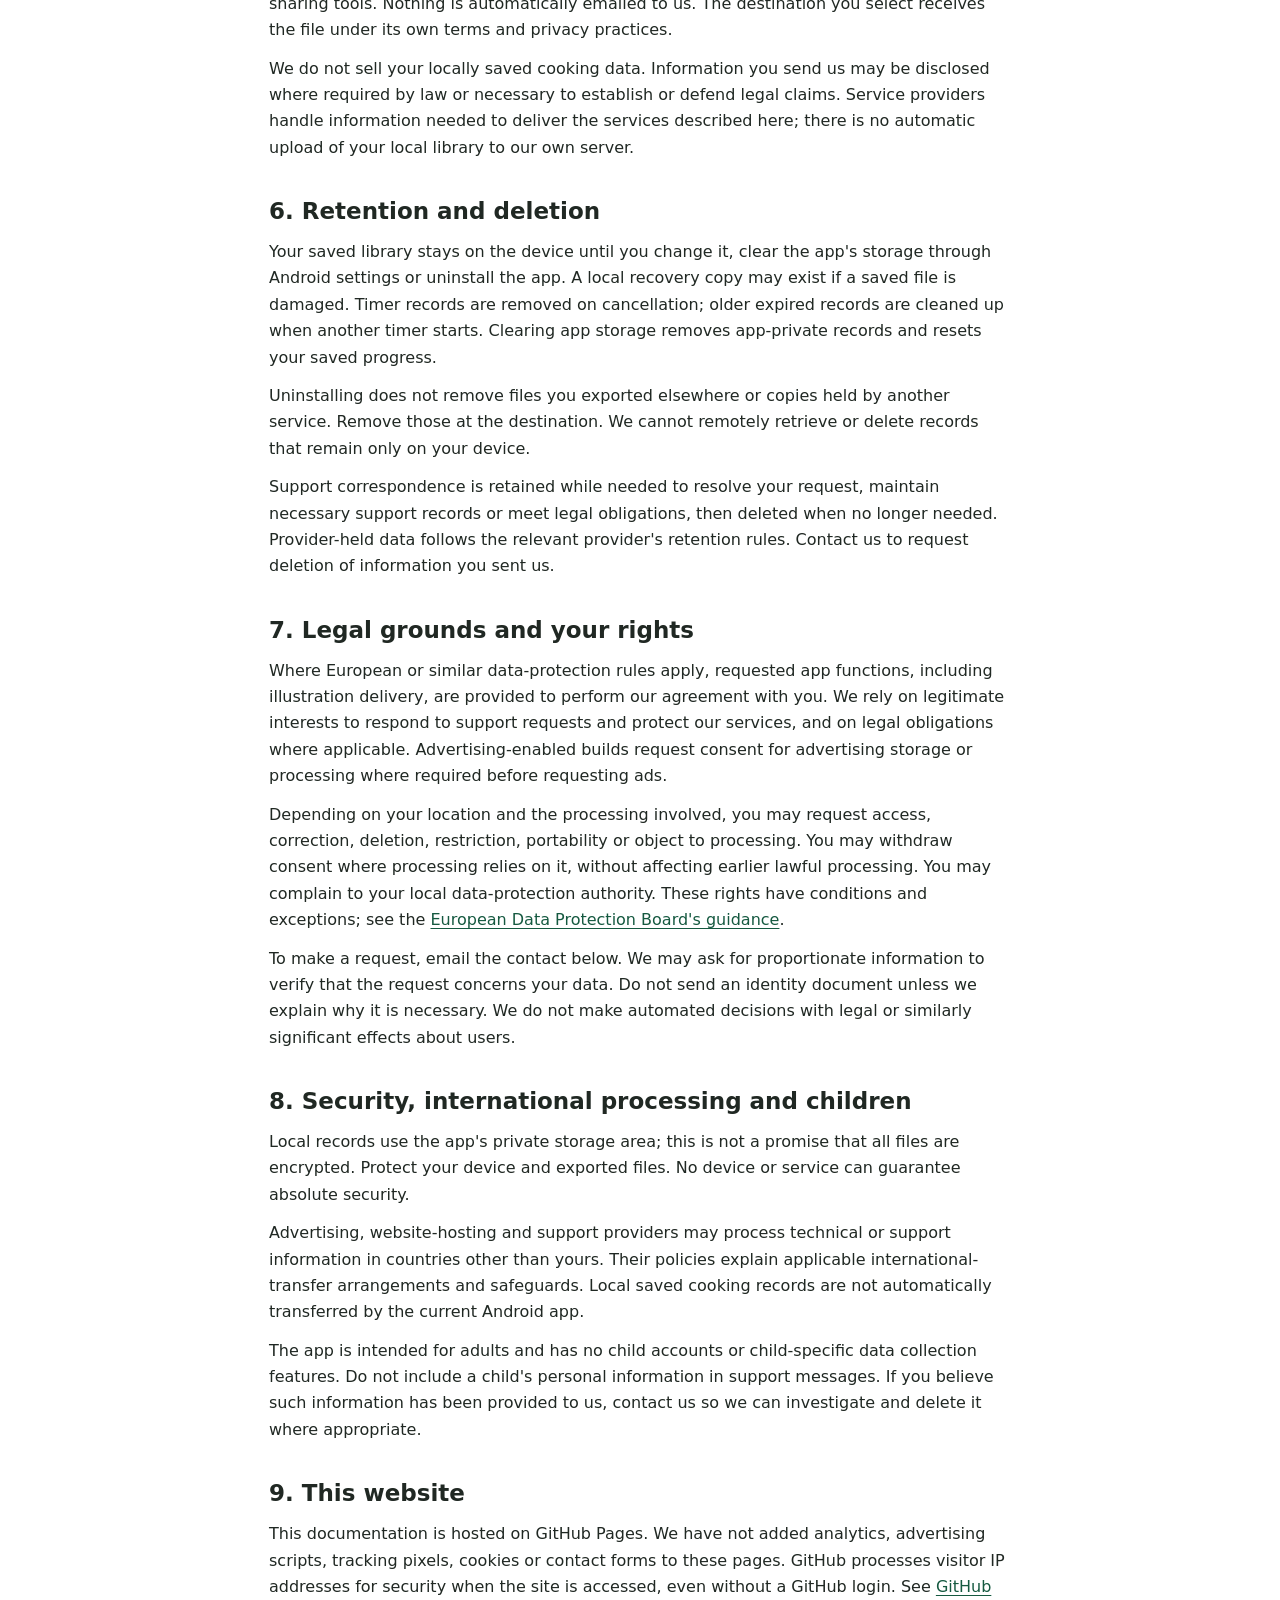
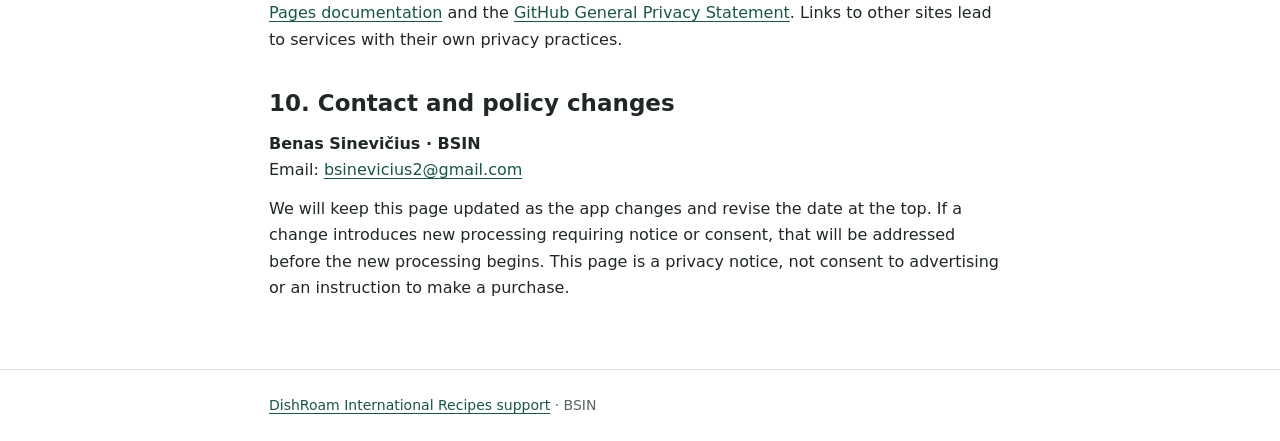
==== commit b5af66a5: "Update DishRoam privacy notice for 0.34 and cooking-step image downloads" ====
--- a/dishroam/privacy/index.html
+++ b/dishroam/privacy/index.html
@@ -13,11 +13,11 @@
   <main id="main">
     <h1>Privacy Policy</h1>
     <p class="product">DishRoam International Recipes</p>
-    <p class="meta">Last updated: <time datetime="2026-10-22">22 October 2026</time></p>
+    <p class="meta">Last updated: <time datetime="2026-11-23">23 November 2026</time></p>
     <p>Benas Sinevi&#269;ius, operating under the developer name <strong>BSIN</strong> ("we", "us"), is responsible for the data handling described in this policy. Contact: <a href="mailto:bsinevicius2@gmail.com">bsinevicius2@gmail.com</a>.</p>
-    <div class="notice"><strong>Current release scope.</strong> This policy covers the current Android testing builds, including Google Play internal-test version 0.30.1. Builds can be configured with Google AdMob banners and consent forms, or with advertising disabled. Advertising-enabled builds process the SDK data described below; test-ad builds and emulators use test ad units. These previews require no account and do not automatically upload your saved cooking data. Purchases and rewarded country access are not enabled. An iOS release is not yet available.</div>
+    <div class="notice"><strong>Current release scope.</strong> This policy covers the current Android builds, including release candidate 0.34.0. Builds can be configured with Google AdMob banners and consent forms, or with advertising disabled. Advertising-enabled builds process the SDK data described below; test-ad builds and emulators use test ad units. No app account is required. Your saved cooking records stay on your device unless you choose to export them. Some cooking-step illustrations are downloaded as described below. Purchases, rewarded country access and additional country downloads are not enabled in this candidate. An iOS release is not yet available.</div>
     <nav class="contents" aria-label="Policy contents"><strong>Contents</strong><ul>
-      <li><a href="#local">Data on your device</a></li><li><a href="#permissions">Permissions</a></li><li><a href="#advertising">Advertising</a></li><li><a href="#purchases">Planned purchases</a></li><li><a href="#support">Support &amp; sharing</a></li><li><a href="#retention">Retention &amp; deletion</a></li><li><a href="#rights">Your rights</a></li><li><a href="#security">Security &amp; children</a></li><li><a href="#website">This website</a></li><li><a href="#contact">Contact &amp; changes</a></li>
+      <li><a href="#local">Data on your device</a></li><li><a href="#illustrations">Illustration downloads</a></li><li><a href="#permissions">Permissions</a></li><li><a href="#advertising">Advertising</a></li><li><a href="#purchases">Planned purchases</a></li><li><a href="#support">Support &amp; sharing</a></li><li><a href="#retention">Retention &amp; deletion</a></li><li><a href="#rights">Your rights</a></li><li><a href="#security">Security &amp; children</a></li><li><a href="#website">This website</a></li><li><a href="#contact">Contact &amp; changes</a></li>
     </ul></nav>
 
     <h2 id="local">1. Data on your device</h2>
@@ -28,14 +28,18 @@
       <li>Cooking progress, checked ingredients, timer deadlines and recently opened recipes.</li>
       <li>Your recipe notes, personal ratings, cooking history and reduced-motion preference.</li>
     </ul>
-    <p>These records support your library and cooking tools. The standard preview does not transmit them to us or advertisers. Search terms and ingredient filters are used locally and kept in page memory, not sent to a search service. Your operating system and chosen keyboard have their own privacy practices.</p>
-    <p>There is no configured external analytics or crash-reporting service in the standard preview. Device or app-store diagnostic reporting you enable separately is governed by that provider's settings.</p>
+    <p>These records support your library and cooking tools. The current Android app does not transmit these saved records to us or advertisers. Search terms and ingredient filters are used locally and kept in page memory, not sent to a search service. Your operating system and chosen keyboard have their own privacy practices.</p>
+    <p>There is no separate external analytics or crash-reporting SDK configured by us in the current Android app. The advertising SDK processes the information described in section 3. Device or app-store diagnostic reporting you enable separately is governed by that provider's settings.</p>
+
+    <h3 id="illustrations">Cooking-step illustration downloads</h3>
+    <p>When you open a supported cooking step whose illustration is not already cached, the app requests the image over HTTPS from <strong>worldrecipesathome.com</strong>, hosted by SmarterASP.NET. The request exposes your IP address, the requested image address and technical connection information to that website and its hosting provider. The image address can identify the recipe and step you opened. We do not attach your saved notes, shopping list, meal plan, ratings, advertising ID or a signed-in app identity to these image requests.</p>
+    <p>Downloaded illustrations are checked against the app's image catalog and cached in app-private storage. The cache is limited and older images can be replaced; clearing app storage or uninstalling also removes it. The three included collections' recipe text and ingredients remain available offline even when an illustration cannot be downloaded. Image requests are separate from advertising requests and are used to deliver and protect the image service, not to synchronize your cooking records.</p>
 
     <h2 id="permissions">2. Permissions and timers</h2>
     <p>On Android, optional notification and alarm permissions support cooking timer alerts. The app may use vibration and restore an active timer after a device restart. If you decline the necessary permissions, background alerts may be unavailable; foreground cooking remains available.</p>
     <p>The current app does not request access to your camera, microphone, contacts or precise device location. Internet and network-state permissions support advertising in advertising-enabled builds and future online features; a permission alone does not mean your saved recipes are uploaded.</p>
 
-    <h2 id="advertising">3. Advertising: test builds and planned releases</h2>
+    <h2 id="advertising">3. Advertising and your choices</h2>
     <p>Advertising-enabled Android builds use Google AdMob. Advertising-disabled builds do not include the advertising SDK. A build configured for live ads uses the app's own ad units on physical devices; test-ad builds and emulators use test ad units. Test ads can still involve network requests and data processing.</p>
     <p>In an advertising-enabled build, Google's Mobile Ads SDK may process IP addresses (including approximate location derived from IP), advertising or other applicable device identifiers, ad and app interactions, and diagnostic or performance information. Google uses SDK data for ad delivery and measurement, analytics and fraud prevention, as described in its <a href="https://developers.google.com/admob/android/privacy/play-data-disclosure">Mobile Ads data disclosure</a> and <a href="https://policies.google.com/privacy">Privacy Policy</a>. Your local recipe notes and shopping lists are not provided to the SDK by us.</p>
     <p>Banners may appear in library or country browsing areas and after the ingredients on a recipe page. There are no ad placements in step-by-step cooking or timer views. An optional rewarded video for one selected country's 24-hour access is planned but is not enabled yet. A future full-library purchase will not remove all advertising.</p>
@@ -56,14 +60,14 @@
     <p>Support correspondence is retained while needed to resolve your request, maintain necessary support records or meet legal obligations, then deleted when no longer needed. Provider-held data follows the relevant provider's retention rules. Contact us to request deletion of information you sent us.</p>
 
     <h2 id="rights">7. Legal grounds and your rights</h2>
-    <p>Where European or similar data-protection rules apply, requested app functions are provided to perform our agreement with you. We rely on legitimate interests to respond to support requests and protect our services, and on legal obligations where applicable. Consent will be used for advertising storage or processing where required before live ads are introduced.</p>
+    <p>Where European or similar data-protection rules apply, requested app functions, including illustration delivery, are provided to perform our agreement with you. We rely on legitimate interests to respond to support requests and protect our services, and on legal obligations where applicable. Advertising-enabled builds request consent for advertising storage or processing where required before requesting ads.</p>
     <p>Depending on your location and the processing involved, you may request access, correction, deletion, restriction, portability or object to processing. You may withdraw consent where processing relies on it, without affecting earlier lawful processing. You may complain to your local data-protection authority. These rights have conditions and exceptions; see the <a href="https://www.edpb.europa.eu/guidelines-on-your-rights_en">European Data Protection Board's guidance</a>.</p>
     <p>To make a request, email the contact below. We may ask for proportionate information to verify that the request concerns your data. Do not send an identity document unless we explain why it is necessary. We do not make automated decisions with legal or similarly significant effects about users.</p>
 
     <h2 id="security">8. Security, international processing and children</h2>
     <p>Local records use the app's private storage area; this is not a promise that all files are encrypted. Protect your device and exported files. No device or service can guarantee absolute security.</p>
-    <p>Google and GitHub may process information in countries other than yours. Their policies explain applicable international-transfer arrangements and safeguards. Local cooking records are not transferred internationally by the standard preview itself.</p>
-    <p>The current preview has no child accounts or child-specific data collection features. Do not include a child's personal information in support messages. If you believe such information has been provided to us, contact us so we can investigate and delete it where appropriate. Audience and advertising settings will be reviewed before a public advertising-enabled release.</p>
+    <p>Advertising, website-hosting and support providers may process technical or support information in countries other than yours. Their policies explain applicable international-transfer arrangements and safeguards. Local saved cooking records are not automatically transferred by the current Android app.</p>
+    <p>The app is intended for adults and has no child accounts or child-specific data collection features. Do not include a child's personal information in support messages. If you believe such information has been provided to us, contact us so we can investigate and delete it where appropriate.</p>
 
     <h2 id="website">9. This website</h2>
     <p>This documentation is hosted on GitHub Pages. We have not added analytics, advertising scripts, tracking pixels, cookies or contact forms to these pages. GitHub processes visitor IP addresses for security when the site is accessed, even without a GitHub login. See <a href="https://docs.github.com/en/pages/getting-started-with-github-pages/what-is-github-pages">GitHub Pages documentation</a> and the <a href="https://docs.github.com/en/site-policy/privacy-policies/github-general-privacy-statement">GitHub General Privacy Statement</a>. Links to other sites lead to services with their own privacy practices.</p>
@@ -74,4 +78,4 @@
   </main>
   <footer><div class="footer-inner"><a href="../../">DishRoam International Recipes support</a> &middot; BSIN</div></footer>
 </body>
-</html>+</html>
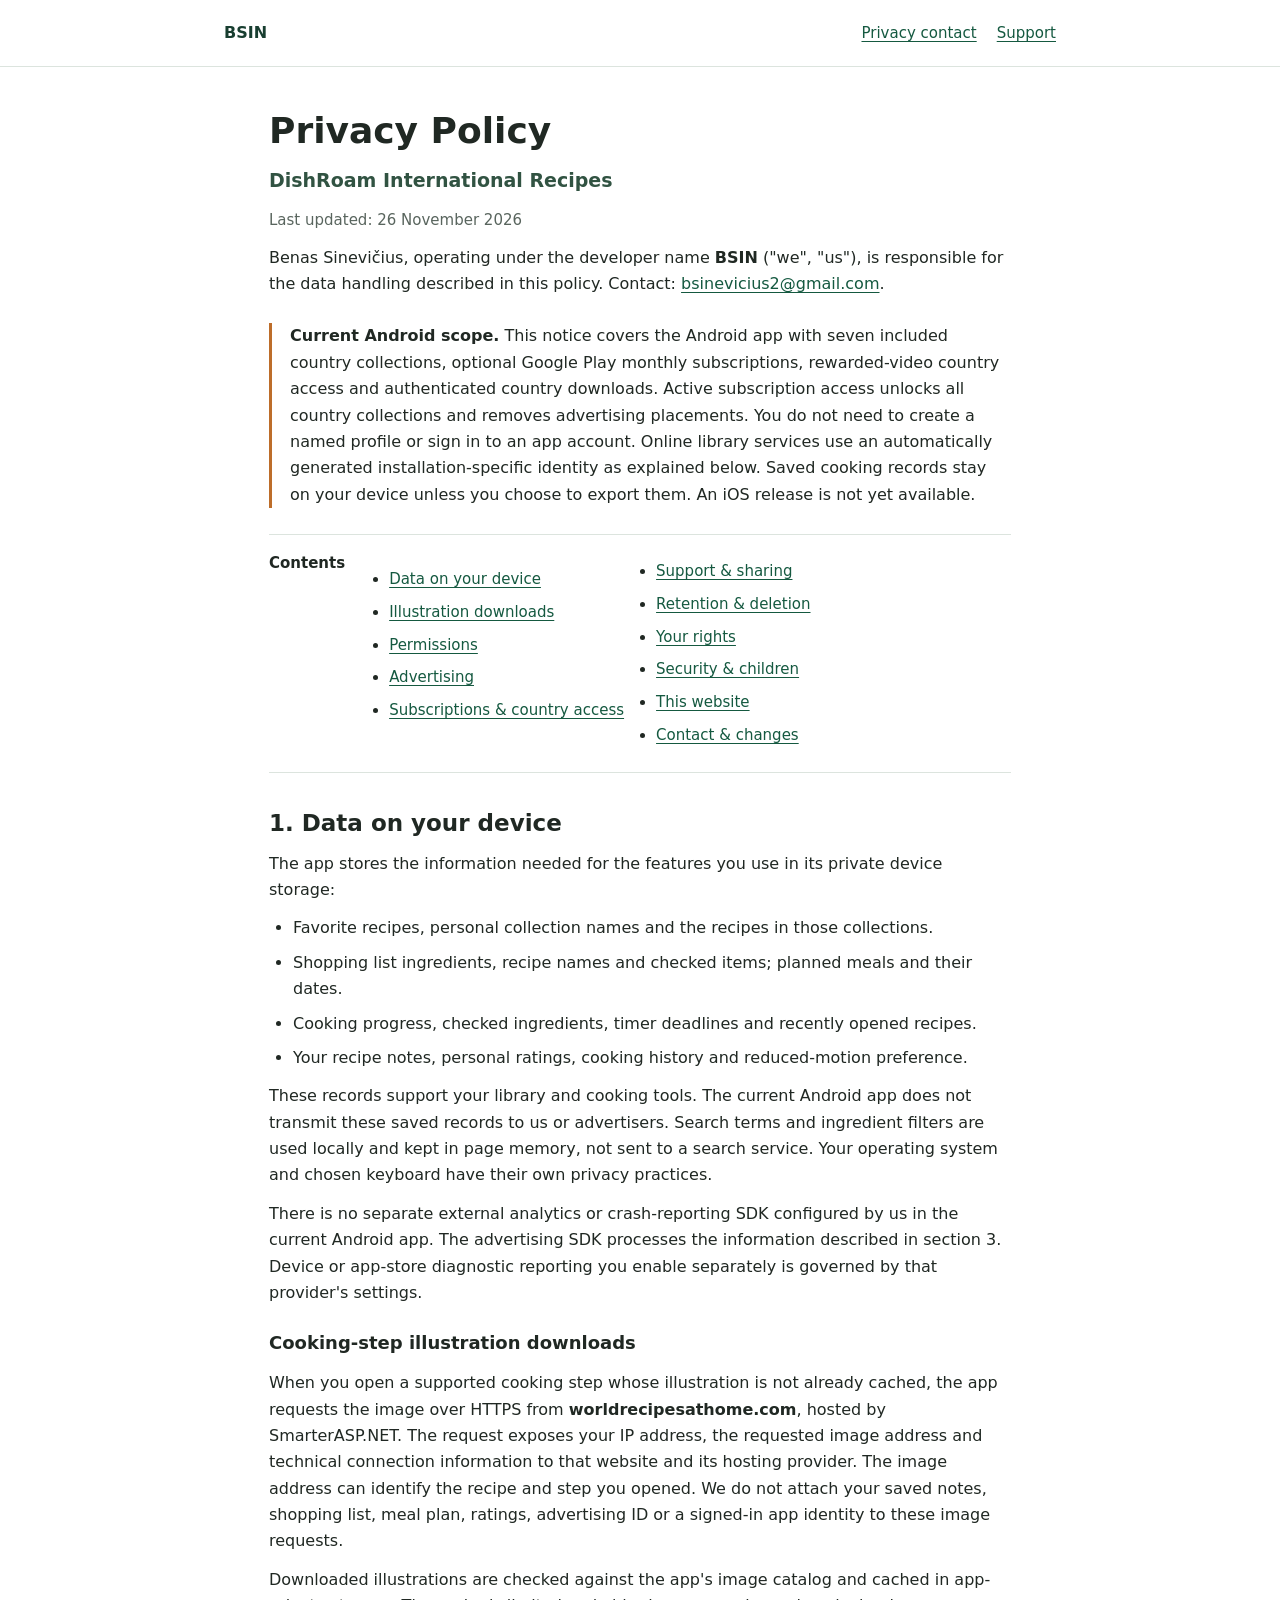
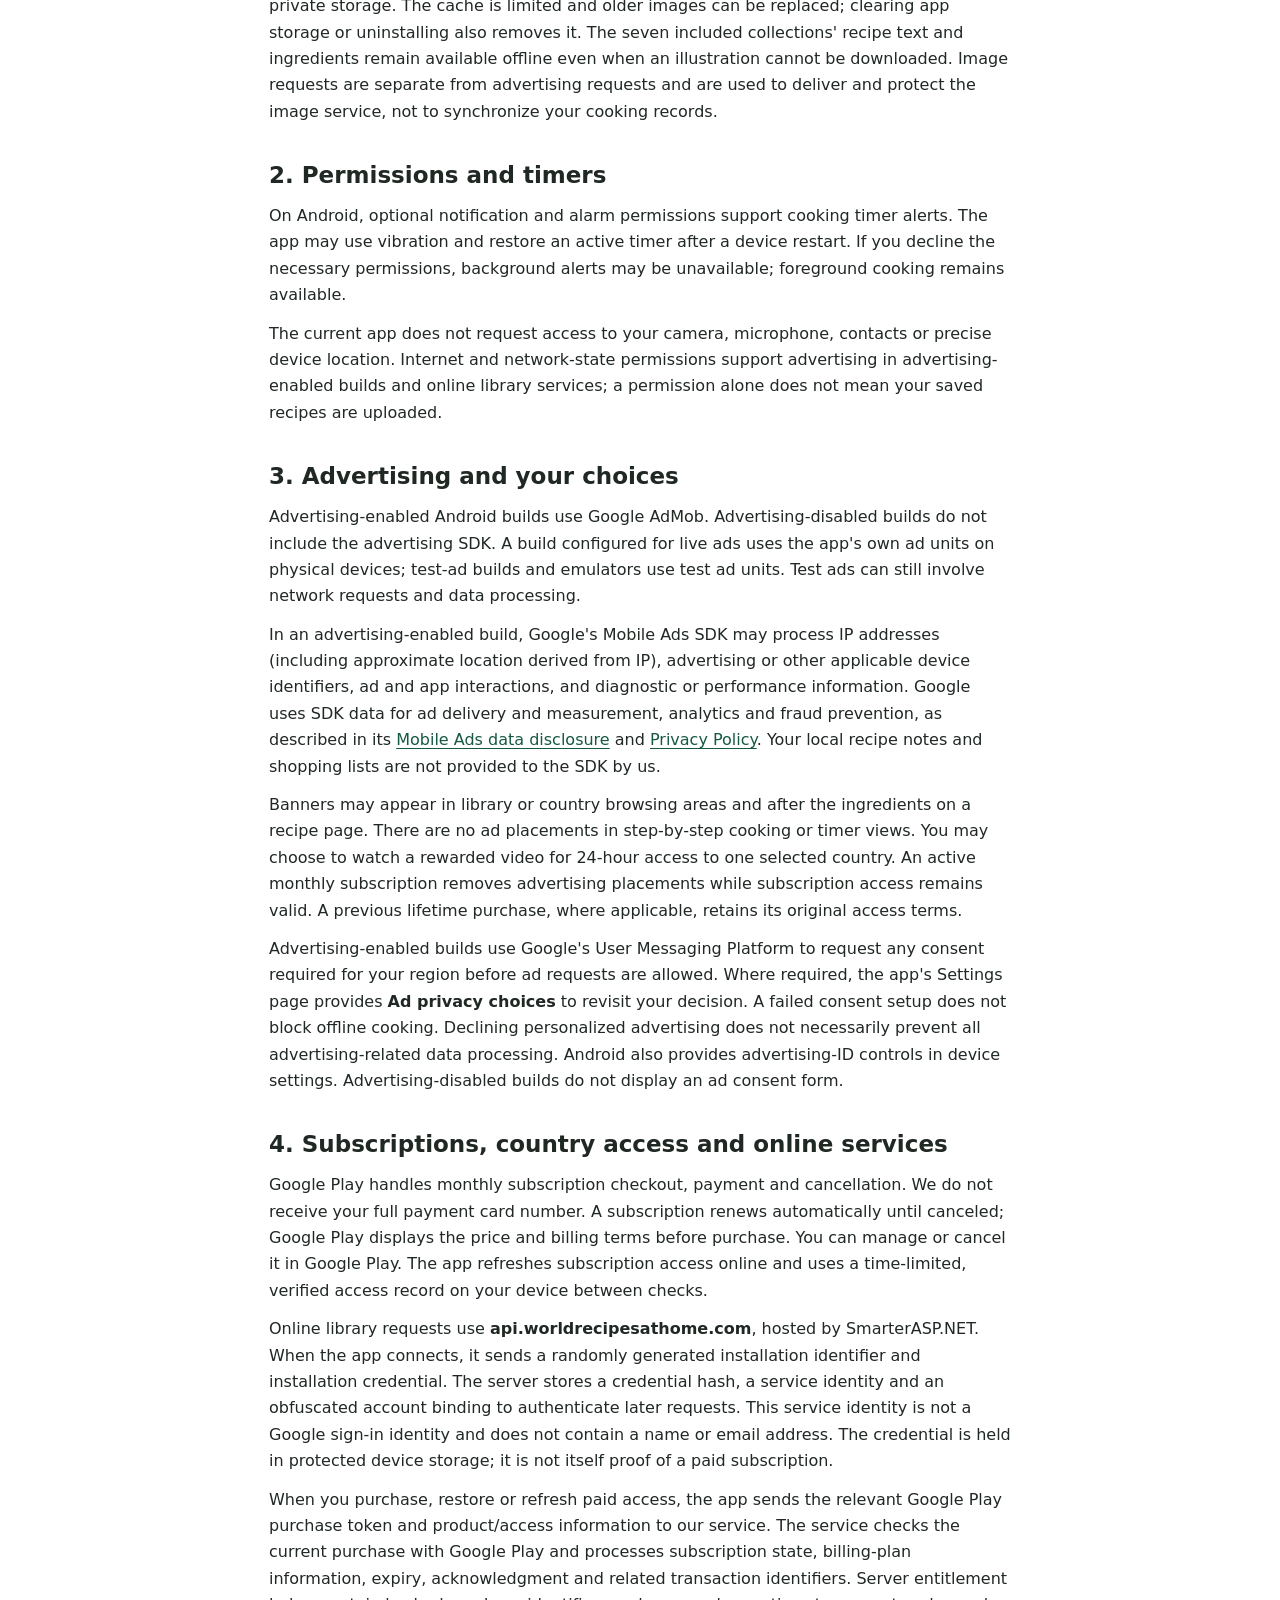
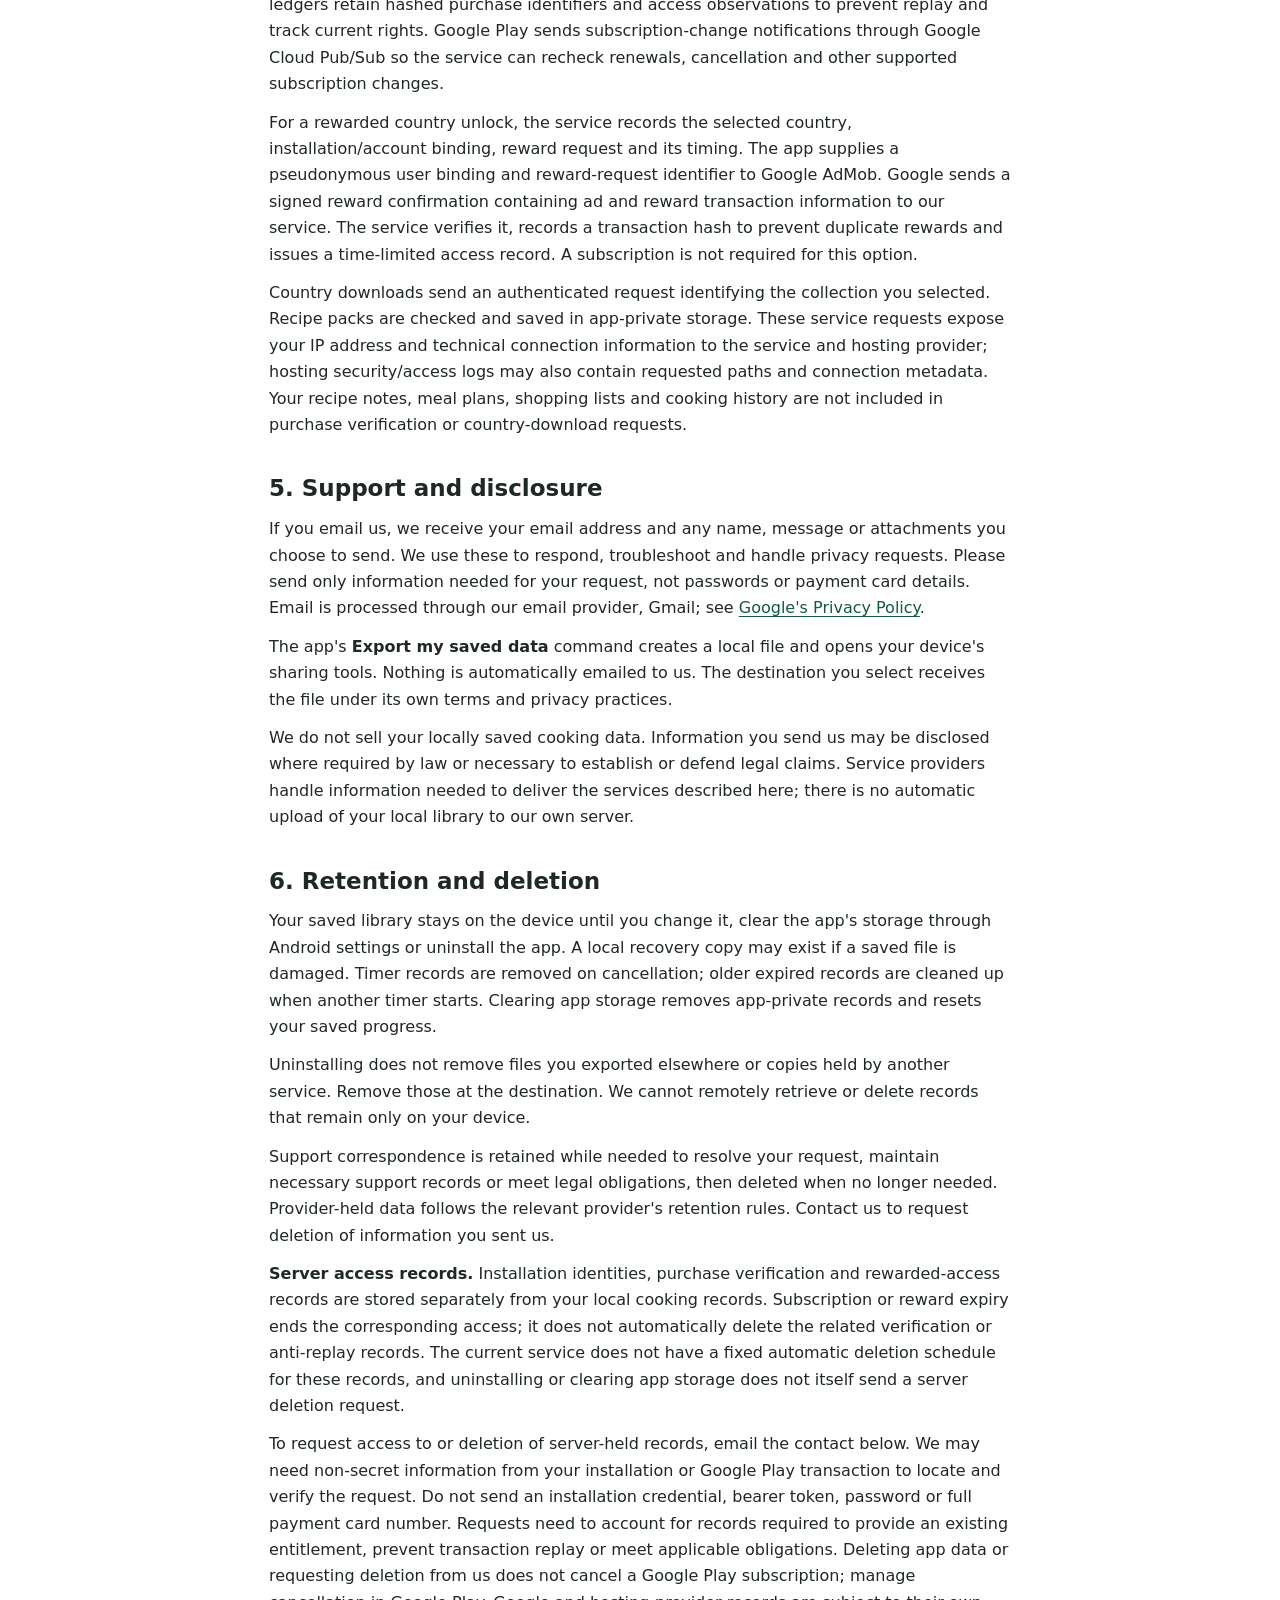
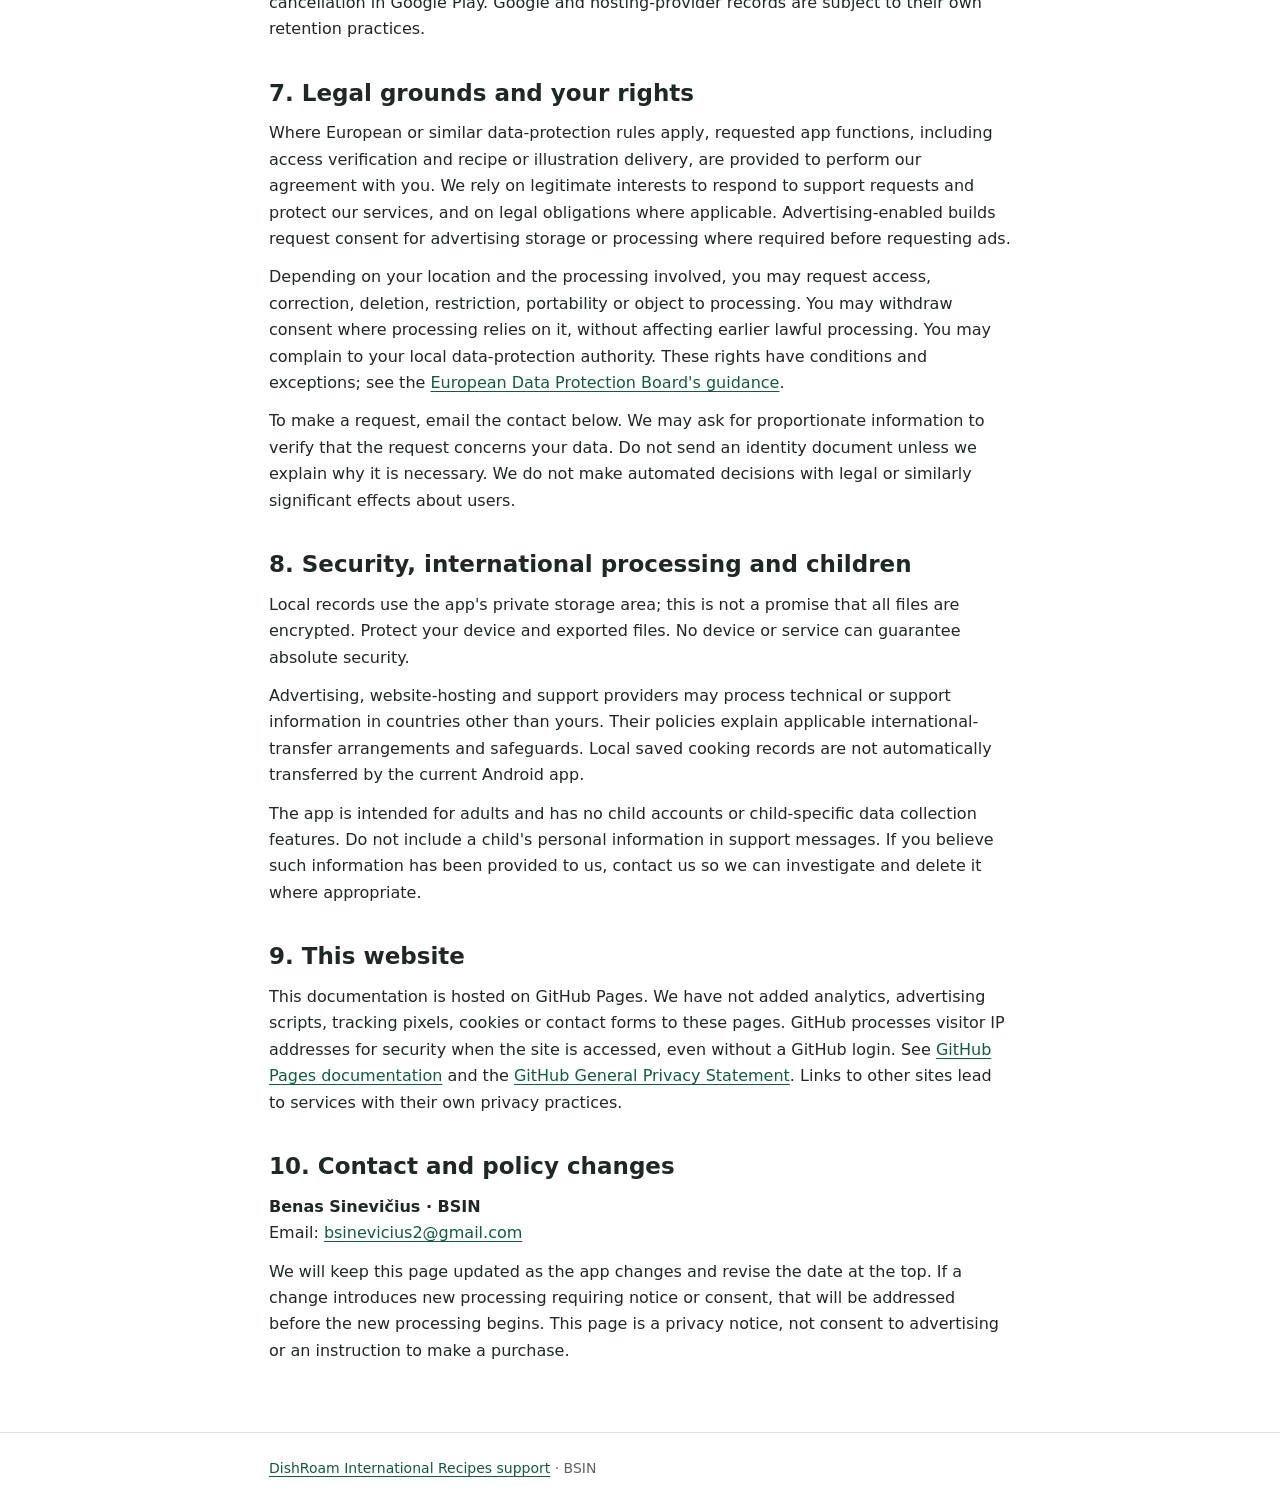
==== commit fe8d8e8d: "Update DishRoam privacy notice for monthly subscriptions and country access" ====
--- a/dishroam/privacy/index.html
+++ b/dishroam/privacy/index.html
@@ -13,11 +13,11 @@
   <main id="main">
     <h1>Privacy Policy</h1>
     <p class="product">DishRoam International Recipes</p>
-    <p class="meta">Last updated: <time datetime="2026-11-23">23 November 2026</time></p>
+    <p class="meta">Last updated: <time datetime="2026-11-26">26 November 2026</time></p>
     <p>Benas Sinevi&#269;ius, operating under the developer name <strong>BSIN</strong> ("we", "us"), is responsible for the data handling described in this policy. Contact: <a href="mailto:bsinevicius2@gmail.com">bsinevicius2@gmail.com</a>.</p>
-    <div class="notice"><strong>Current release scope.</strong> This policy covers the current Android builds, including release candidate 0.34.0. Builds can be configured with Google AdMob banners and consent forms, or with advertising disabled. Advertising-enabled builds process the SDK data described below; test-ad builds and emulators use test ad units. No app account is required. Your saved cooking records stay on your device unless you choose to export them. Some cooking-step illustrations are downloaded as described below. Purchases, rewarded country access and additional country downloads are not enabled in this candidate. An iOS release is not yet available.</div>
+    <div class="notice"><strong>Current Android scope.</strong> This notice covers the Android app with seven included country collections, optional Google Play monthly subscriptions, rewarded-video country access and authenticated country downloads. Active subscription access unlocks all country collections and removes advertising placements. You do not need to create a named profile or sign in to an app account. Online library services use an automatically generated installation-specific identity as explained below. Saved cooking records stay on your device unless you choose to export them. An iOS release is not yet available.</div>
     <nav class="contents" aria-label="Policy contents"><strong>Contents</strong><ul>
-      <li><a href="#local">Data on your device</a></li><li><a href="#illustrations">Illustration downloads</a></li><li><a href="#permissions">Permissions</a></li><li><a href="#advertising">Advertising</a></li><li><a href="#purchases">Planned purchases</a></li><li><a href="#support">Support &amp; sharing</a></li><li><a href="#retention">Retention &amp; deletion</a></li><li><a href="#rights">Your rights</a></li><li><a href="#security">Security &amp; children</a></li><li><a href="#website">This website</a></li><li><a href="#contact">Contact &amp; changes</a></li>
+      <li><a href="#local">Data on your device</a></li><li><a href="#illustrations">Illustration downloads</a></li><li><a href="#permissions">Permissions</a></li><li><a href="#advertising">Advertising</a></li><li><a href="#purchases">Subscriptions &amp; country access</a></li><li><a href="#support">Support &amp; sharing</a></li><li><a href="#retention">Retention &amp; deletion</a></li><li><a href="#rights">Your rights</a></li><li><a href="#security">Security &amp; children</a></li><li><a href="#website">This website</a></li><li><a href="#contact">Contact &amp; changes</a></li>
     </ul></nav>
 
     <h2 id="local">1. Data on your device</h2>
@@ -33,21 +33,24 @@
 
     <h3 id="illustrations">Cooking-step illustration downloads</h3>
     <p>When you open a supported cooking step whose illustration is not already cached, the app requests the image over HTTPS from <strong>worldrecipesathome.com</strong>, hosted by SmarterASP.NET. The request exposes your IP address, the requested image address and technical connection information to that website and its hosting provider. The image address can identify the recipe and step you opened. We do not attach your saved notes, shopping list, meal plan, ratings, advertising ID or a signed-in app identity to these image requests.</p>
-    <p>Downloaded illustrations are checked against the app's image catalog and cached in app-private storage. The cache is limited and older images can be replaced; clearing app storage or uninstalling also removes it. The three included collections' recipe text and ingredients remain available offline even when an illustration cannot be downloaded. Image requests are separate from advertising requests and are used to deliver and protect the image service, not to synchronize your cooking records.</p>
+    <p>Downloaded illustrations are checked against the app's image catalog and cached in app-private storage. The cache is limited and older images can be replaced; clearing app storage or uninstalling also removes it. The seven included collections' recipe text and ingredients remain available offline even when an illustration cannot be downloaded. Image requests are separate from advertising requests and are used to deliver and protect the image service, not to synchronize your cooking records.</p>
 
     <h2 id="permissions">2. Permissions and timers</h2>
     <p>On Android, optional notification and alarm permissions support cooking timer alerts. The app may use vibration and restore an active timer after a device restart. If you decline the necessary permissions, background alerts may be unavailable; foreground cooking remains available.</p>
-    <p>The current app does not request access to your camera, microphone, contacts or precise device location. Internet and network-state permissions support advertising in advertising-enabled builds and future online features; a permission alone does not mean your saved recipes are uploaded.</p>
+    <p>The current app does not request access to your camera, microphone, contacts or precise device location. Internet and network-state permissions support advertising in advertising-enabled builds and online library services; a permission alone does not mean your saved recipes are uploaded.</p>
 
     <h2 id="advertising">3. Advertising and your choices</h2>
     <p>Advertising-enabled Android builds use Google AdMob. Advertising-disabled builds do not include the advertising SDK. A build configured for live ads uses the app's own ad units on physical devices; test-ad builds and emulators use test ad units. Test ads can still involve network requests and data processing.</p>
     <p>In an advertising-enabled build, Google's Mobile Ads SDK may process IP addresses (including approximate location derived from IP), advertising or other applicable device identifiers, ad and app interactions, and diagnostic or performance information. Google uses SDK data for ad delivery and measurement, analytics and fraud prevention, as described in its <a href="https://developers.google.com/admob/android/privacy/play-data-disclosure">Mobile Ads data disclosure</a> and <a href="https://policies.google.com/privacy">Privacy Policy</a>. Your local recipe notes and shopping lists are not provided to the SDK by us.</p>
-    <p>Banners may appear in library or country browsing areas and after the ingredients on a recipe page. There are no ad placements in step-by-step cooking or timer views. An optional rewarded video for one selected country's 24-hour access is planned but is not enabled yet. A future full-library purchase will not remove all advertising.</p>
+    <p>Banners may appear in library or country browsing areas and after the ingredients on a recipe page. There are no ad placements in step-by-step cooking or timer views. You may choose to watch a rewarded video for 24-hour access to one selected country. An active monthly subscription removes advertising placements while subscription access remains valid. A previous lifetime purchase, where applicable, retains its original access terms.</p>
     <p>Advertising-enabled builds use Google's User Messaging Platform to request any consent required for your region before ad requests are allowed. Where required, the app's Settings page provides <strong>Ad privacy choices</strong> to revisit your decision. A failed consent setup does not block offline cooking. Declining personalized advertising does not necessarily prevent all advertising-related data processing. Android also provides advertising-ID controls in device settings. Advertising-disabled builds do not display an ad consent form.</p>
 
-    <h2 id="purchases">4. Planned purchases and country access</h2>
-    <p>The current preview cannot take payments. A future optional one-time Google Play purchase is planned to unlock the full country library. Google Play would handle payment details; we would not receive your full payment card number.</p>
-    <p>Purchase verification and country-access services are not deployed for customers. Their exact receipt, identifier, access-record and retention practices will be added here before activation. This policy does not describe an operating account, cloud-sync or purchase-verification service.</p>
+    <h2 id="purchases">4. Subscriptions, country access and online services</h2>
+    <p>Google Play handles monthly subscription checkout, payment and cancellation. We do not receive your full payment card number. A subscription renews automatically until canceled; Google Play displays the price and billing terms before purchase. You can manage or cancel it in Google Play. The app refreshes subscription access online and uses a time-limited, verified access record on your device between checks.</p>
+    <p>Online library requests use <strong>api.worldrecipesathome.com</strong>, hosted by SmarterASP.NET. When the app connects, it sends a randomly generated installation identifier and installation credential. The server stores a credential hash, a service identity and an obfuscated account binding to authenticate later requests. This service identity is not a Google sign-in identity and does not contain a name or email address. The credential is held in protected device storage; it is not itself proof of a paid subscription.</p>
+    <p>When you purchase, restore or refresh paid access, the app sends the relevant Google Play purchase token and product/access information to our service. The service checks the current purchase with Google Play and processes subscription state, billing-plan information, expiry, acknowledgment and related transaction identifiers. Server entitlement ledgers retain hashed purchase identifiers and access observations to prevent replay and track current rights. Google Play sends subscription-change notifications through Google Cloud Pub/Sub so the service can recheck renewals, cancellation and other supported subscription changes.</p>
+    <p>For a rewarded country unlock, the service records the selected country, installation/account binding, reward request and its timing. The app supplies a pseudonymous user binding and reward-request identifier to Google AdMob. Google sends a signed reward confirmation containing ad and reward transaction information to our service. The service verifies it, records a transaction hash to prevent duplicate rewards and issues a time-limited access record. A subscription is not required for this option.</p>
+    <p>Country downloads send an authenticated request identifying the collection you selected. Recipe packs are checked and saved in app-private storage. These service requests expose your IP address and technical connection information to the service and hosting provider; hosting security/access logs may also contain requested paths and connection metadata. Your recipe notes, meal plans, shopping lists and cooking history are not included in purchase verification or country-download requests.</p>
 
     <h2 id="support">5. Support and disclosure</h2>
     <p>If you email us, we receive your email address and any name, message or attachments you choose to send. We use these to respond, troubleshoot and handle privacy requests. Please send only information needed for your request, not passwords or payment card details. Email is processed through our email provider, Gmail; see <a href="https://policies.google.com/privacy">Google's Privacy Policy</a>.</p>
@@ -59,8 +62,11 @@
     <p>Uninstalling does not remove files you exported elsewhere or copies held by another service. Remove those at the destination. We cannot remotely retrieve or delete records that remain only on your device.</p>
     <p>Support correspondence is retained while needed to resolve your request, maintain necessary support records or meet legal obligations, then deleted when no longer needed. Provider-held data follows the relevant provider's retention rules. Contact us to request deletion of information you sent us.</p>
 
+    <p><strong>Server access records.</strong> Installation identities, purchase verification and rewarded-access records are stored separately from your local cooking records. Subscription or reward expiry ends the corresponding access; it does not automatically delete the related verification or anti-replay records. The current service does not have a fixed automatic deletion schedule for these records, and uninstalling or clearing app storage does not itself send a server deletion request.</p>
+    <p>To request access to or deletion of server-held records, email the contact below. We may need non-secret information from your installation or Google Play transaction to locate and verify the request. Do not send an installation credential, bearer token, password or full payment card number. Requests need to account for records required to provide an existing entitlement, prevent transaction replay or meet applicable obligations. Deleting app data or requesting deletion from us does not cancel a Google Play subscription; manage cancellation in Google Play. Google and hosting-provider records are subject to their own retention practices.</p>
+
     <h2 id="rights">7. Legal grounds and your rights</h2>
-    <p>Where European or similar data-protection rules apply, requested app functions, including illustration delivery, are provided to perform our agreement with you. We rely on legitimate interests to respond to support requests and protect our services, and on legal obligations where applicable. Advertising-enabled builds request consent for advertising storage or processing where required before requesting ads.</p>
+    <p>Where European or similar data-protection rules apply, requested app functions, including access verification and recipe or illustration delivery, are provided to perform our agreement with you. We rely on legitimate interests to respond to support requests and protect our services, and on legal obligations where applicable. Advertising-enabled builds request consent for advertising storage or processing where required before requesting ads.</p>
     <p>Depending on your location and the processing involved, you may request access, correction, deletion, restriction, portability or object to processing. You may withdraw consent where processing relies on it, without affecting earlier lawful processing. You may complain to your local data-protection authority. These rights have conditions and exceptions; see the <a href="https://www.edpb.europa.eu/guidelines-on-your-rights_en">European Data Protection Board's guidance</a>.</p>
     <p>To make a request, email the contact below. We may ask for proportionate information to verify that the request concerns your data. Do not send an identity document unless we explain why it is necessary. We do not make automated decisions with legal or similarly significant effects about users.</p>
 
